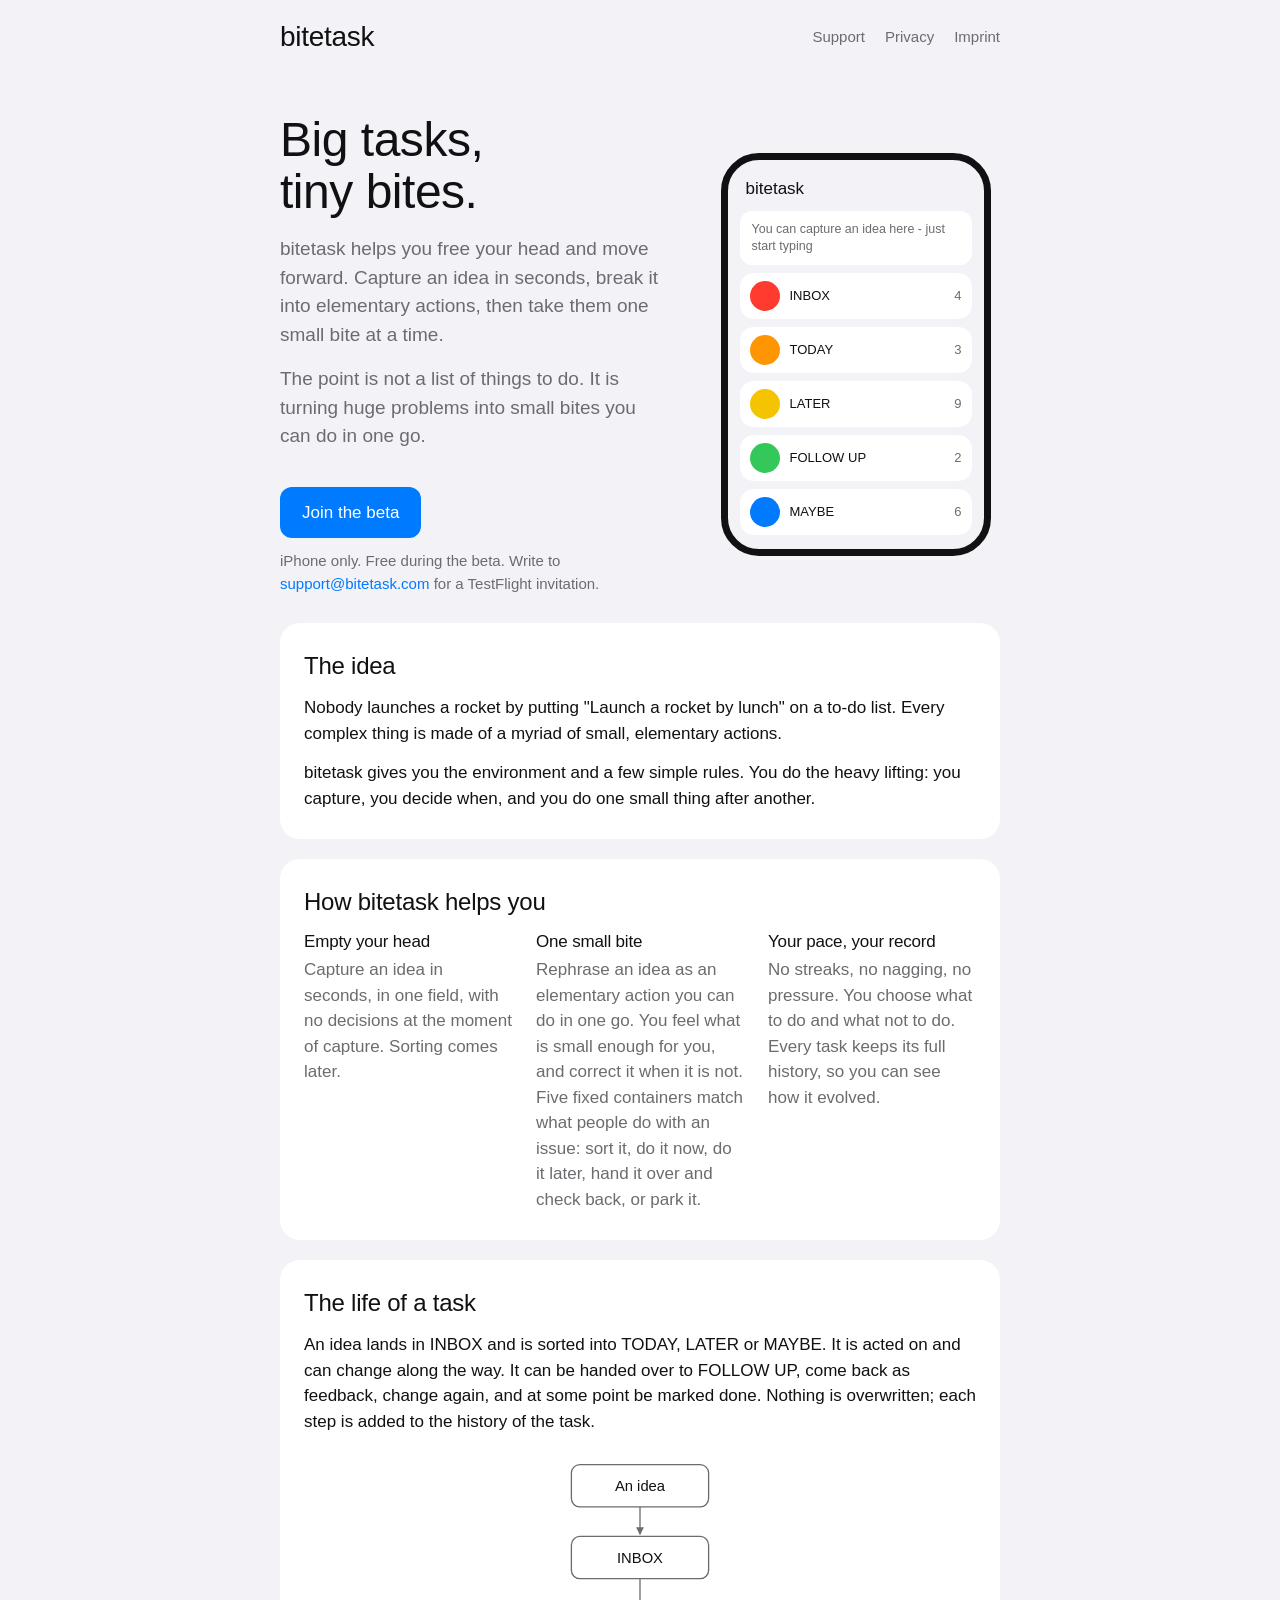
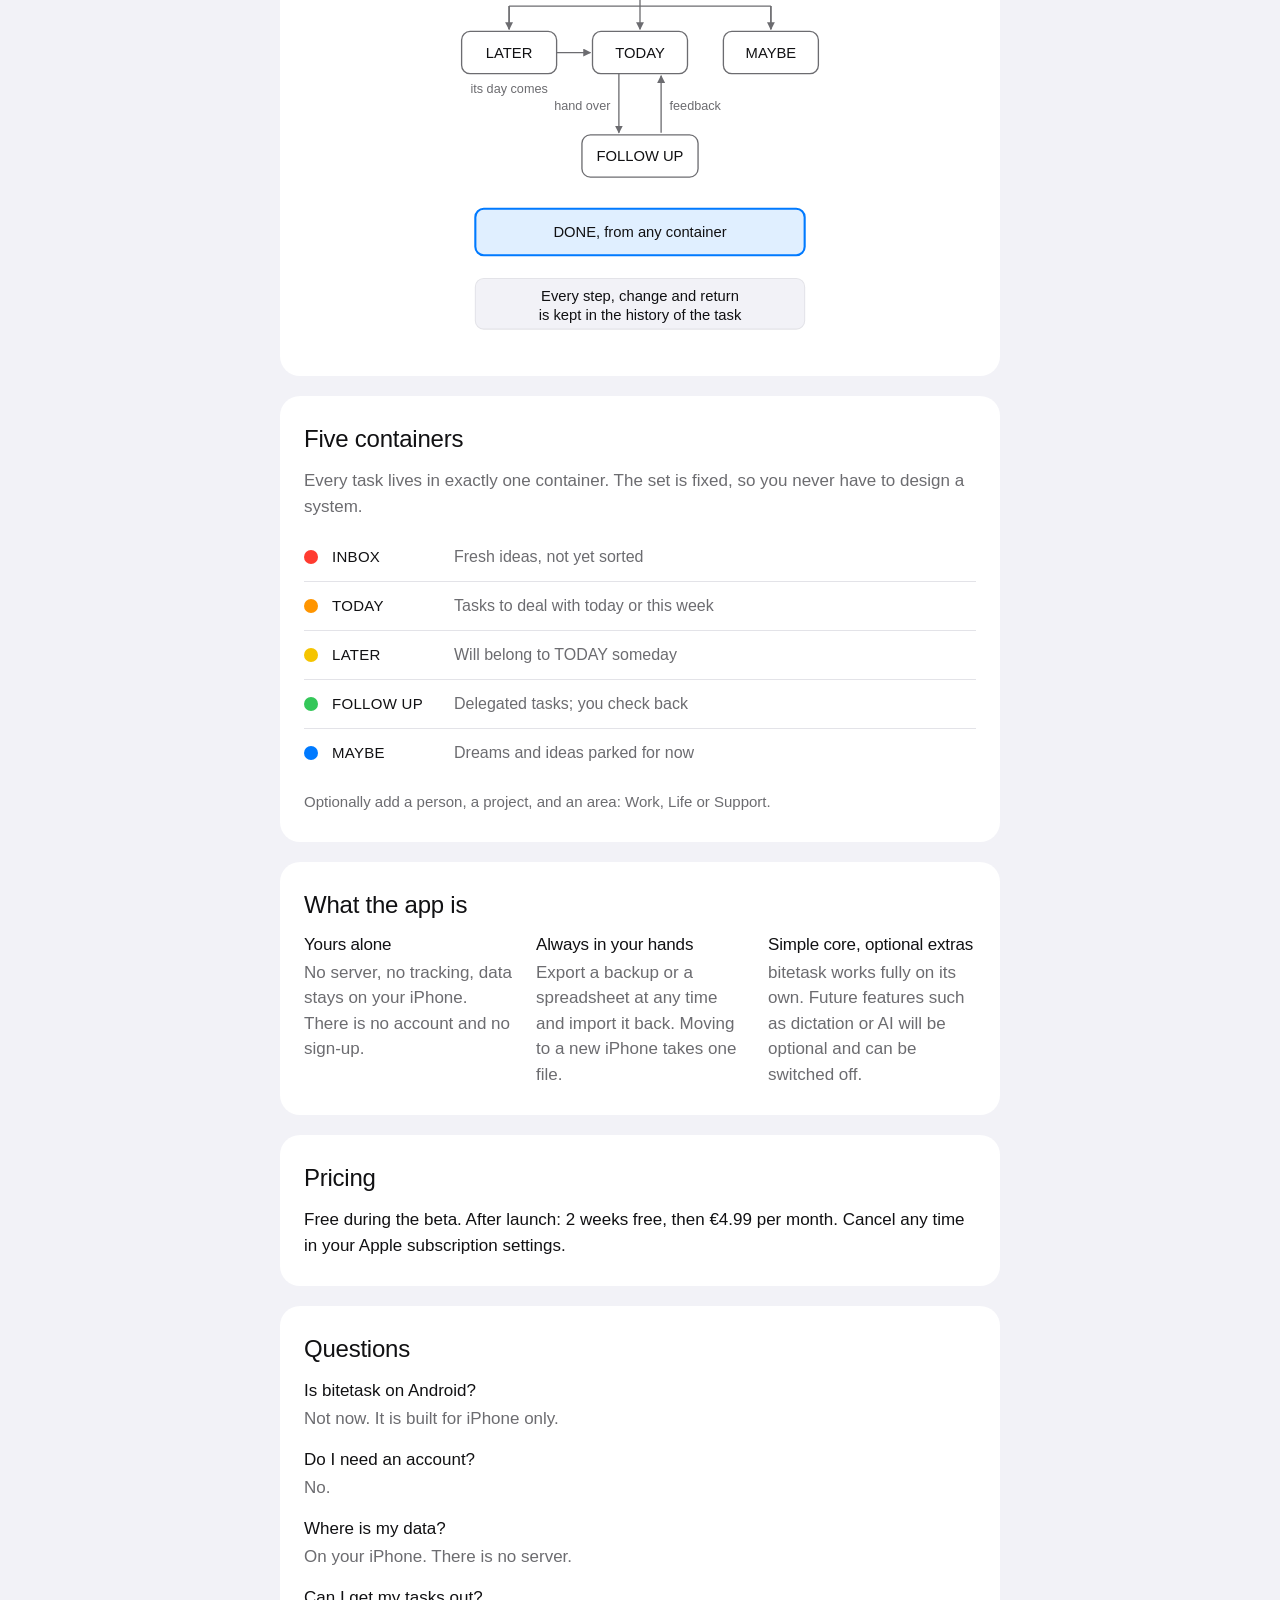
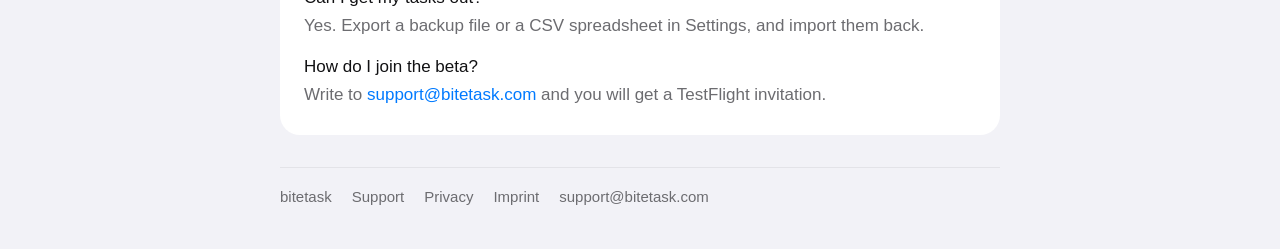
==== index.html @ dcb3d3f0 "Add files via upload" ====
<!doctype html>
<html lang="en">
<head>
<meta charset="utf-8">
<meta name="viewport" content="width=device-width, initial-scale=1, viewport-fit=cover">
<title>bitetask</title>
<meta name="description" content="bitetask helps you free your head and move forward: capture an idea, break it into elementary actions, take them one small bite at a time. iPhone app, no server, no tracking.">
<meta name="color-scheme" content="light dark">
<link rel="icon" href="favicon.png">
<link rel="stylesheet" href="styles.css">
</head>
<body>
<div class="wrap">
<header class="top">
  <a class="logo" href="./">bitetask</a>
  <nav aria-label="Main">
    <a href="support/">Support</a>
    <a href="privacy/">Privacy</a>
    <a href="imprint/">Imprint</a>
  </nav>
</header>

<main>
<section class="hero">
  <div>
    <h1>Big tasks, tiny bites.</h1>
    <p class="lead">bitetask helps you free your head and move forward. Capture an idea in seconds, break it into elementary actions, then take them one small bite at a time.</p>
    <p class="lead">The point is not a list of things to do. It is turning huge problems into small bites you can do in one go.</p>
    <a class="button" href="mailto:support@bitetask.com?subject=bitetask%20beta">Join the beta</a>
    <p class="note">iPhone only. Free during the beta. Write to <a href="mailto:support@bitetask.com">support@bitetask.com</a> for a TestFlight invitation.</p>
  </div>
  <div class="phone" role="img" aria-label="Illustration of the bitetask home screen with five containers">
    <div class="bar">bitetask</div>
    <div class="field">You can capture an idea here - just start typing</div>
    <div class="row"><span class="dot" style="background:var(--c-inbox)"></span><span class="name">INBOX</span><span class="n">4</span></div>
    <div class="row"><span class="dot" style="background:var(--c-today)"></span><span class="name">TODAY</span><span class="n">3</span></div>
    <div class="row"><span class="dot" style="background:var(--c-later)"></span><span class="name">LATER</span><span class="n">9</span></div>
    <div class="row"><span class="dot" style="background:var(--c-follow)"></span><span class="name">FOLLOW UP</span><span class="n">2</span></div>
    <div class="row"><span class="dot" style="background:var(--c-maybe)"></span><span class="name">MAYBE</span><span class="n">6</span></div>
  </div>
</section>

<section class="card">
  <h2>The idea</h2>
  <p>Nobody launches a rocket by putting "Launch a rocket by lunch" on a to-do list. Every complex thing is made of a myriad of small, elementary actions.</p>
  <p>bitetask gives you the environment and a few simple rules. You do the heavy lifting: you capture, you decide when, and you do one small thing after another.</p>
</section>

<section class="card">
  <h2>How bitetask helps you</h2>
  <div class="points three">
    <div><h3>Empty your head</h3><p>Capture an idea in seconds, in one field, with no decisions at the moment of capture. Sorting comes later.</p></div>
    <div><h3>One small bite</h3><p>Rephrase an idea as an elementary action you can do in one go. You feel what is small enough for you, and correct it when it is not. Five fixed containers match what people do with an issue: sort it, do it now, do it later, hand it over and check back, or park it.</p></div>
    <div><h3>Your pace, your record</h3><p>No streaks, no nagging, no pressure. You choose what to do and what not to do. Every task keeps its full history, so you can see how it evolved.</p></div>
  </div>
</section>

<section class="card">
  <h2>The life of a task</h2>
  <p>An idea lands in INBOX and is sorted into TODAY, LATER or MAYBE. It is acted on and can change along the way. It can be handed over to FOLLOW UP, come back as feedback, change again, and at some point be marked done. Nothing is overwritten; each step is added to the history of the task.</p>
  <svg class="diagram" viewBox="0 0 360 470" role="img" aria-label="An idea goes to INBOX, is sorted into LATER, TODAY or MAYBE, can be handed over to FOLLOW UP and come back, and is finally marked done. Every step is kept in the history.">
    <defs><marker id="arr" viewBox="0 0 10 10" refX="9" refY="5" markerWidth="6" markerHeight="6" orient="auto-start-reverse"><path d="M0 0L10 5L0 10z" fill="var(--muted)"/></marker></defs>
    <rect class="box" x="115" y="12" width="130" height="40" rx="8"/><text x="180" y="37" text-anchor="middle">An idea</text>
    <path class="line" d="M180 52V78" marker-end="url(#arr)"/>
    <rect class="box" x="115" y="80" width="130" height="40" rx="8"/><text x="180" y="105" text-anchor="middle">INBOX</text>
    <path class="line" d="M180 120V146M56 146H304M56 146V168M304 146V168M180 146V168" marker-end="url(#arr)"/>
    <path class="line" d="M56 146V168" marker-end="url(#arr)"/><path class="line" d="M304 146V168" marker-end="url(#arr)"/>
    <rect class="box" x="11" y="170" width="90" height="40" rx="8"/><text x="56" y="195" text-anchor="middle">LATER</text>
    <rect class="box" x="135" y="170" width="90" height="40" rx="8"/><text x="180" y="195" text-anchor="middle">TODAY</text>
    <rect class="box" x="259" y="170" width="90" height="40" rx="8"/><text x="304" y="195" text-anchor="middle">MAYBE</text>
    <path class="line" d="M101 190H133" marker-end="url(#arr)"/>
    <text class="quiet" x="56" y="228" text-anchor="middle">its day comes</text>
    <path class="line" d="M160 210V266" marker-end="url(#arr)"/>
    <path class="line" d="M200 266V212" marker-end="url(#arr)"/>
    <text class="quiet" x="152" y="244" text-anchor="end">hand over</text>
    <text class="quiet" x="208" y="244">feedback</text>
    <rect class="box" x="125" y="268" width="110" height="40" rx="8"/><text x="180" y="293" text-anchor="middle">FOLLOW UP</text>
    <rect class="done" x="24" y="338" width="312" height="44" rx="8"/><text x="180" y="365" text-anchor="middle" style="font-weight:500">DONE, from any container</text>
    <rect class="band" x="24" y="404" width="312" height="48" rx="8"/><text x="180" y="425" text-anchor="middle">Every step, change and return</text><text x="180" y="443" text-anchor="middle">is kept in the history of the task</text>
  </svg>
</section>

<section class="card">
  <h2>Five containers</h2>
  <p class="muted">Every task lives in exactly one container. The set is fixed, so you never have to design a system.</p>
  <div class="containers">
    <div class="item"><span class="dot" style="background:var(--c-inbox)"></span><span class="label">INBOX</span><span class="text">Fresh ideas, not yet sorted</span></div>
    <div class="item"><span class="dot" style="background:var(--c-today)"></span><span class="label">TODAY</span><span class="text">Tasks to deal with today or this week</span></div>
    <div class="item"><span class="dot" style="background:var(--c-later)"></span><span class="label">LATER</span><span class="text">Will belong to TODAY someday</span></div>
    <div class="item"><span class="dot" style="background:var(--c-follow)"></span><span class="label">FOLLOW UP</span><span class="text">Delegated tasks; you check back</span></div>
    <div class="item"><span class="dot" style="background:var(--c-maybe)"></span><span class="label">MAYBE</span><span class="text">Dreams and ideas parked for now</span></div>
  </div>
  <p class="muted small" style="margin-top:14px">Optionally add a person, a project, and an area: Work, Life or Support.</p>
</section>

<section class="card">
  <h2>What the app is</h2>
  <div class="points three">
    <div><h3>Yours alone</h3><p>No server, no tracking, data stays on your iPhone. There is no account and no sign-up.</p></div>
    <div><h3>Always in your hands</h3><p>Export a backup or a spreadsheet at any time and import it back. Moving to a new iPhone takes one file.</p></div>
    <div><h3>Simple core, optional extras</h3><p>bitetask works fully on its own. Future features such as dictation or AI will be optional and can be switched off.</p></div>
  </div>
</section>

<section class="card">
  <h2>Pricing</h2>
  <p>Free during the beta. After launch: 2 weeks free, then €4.99 per month. Cancel any time in your Apple subscription settings.</p>
</section>

<section class="card">
  <h2>Questions</h2>
  <dl>
    <div><dt>Is bitetask on Android?</dt><dd>Not now. It is built for iPhone only.</dd></div>
    <div><dt>Do I need an account?</dt><dd>No.</dd></div>
    <div><dt>Where is my data?</dt><dd>On your iPhone. There is no server.</dd></div>
    <div><dt>Can I get my tasks out?</dt><dd>Yes. Export a backup file or a CSV spreadsheet in Settings, and import them back.</dd></div>
    <div><dt>How do I join the beta?</dt><dd>Write to <a href="mailto:support@bitetask.com">support@bitetask.com</a> and you will get a TestFlight invitation.</dd></div>
  </dl>
</section>
</main>
<footer>
  <span>bitetask</span>
  <a href="support/">Support</a>
  <a href="privacy/">Privacy</a>
  <a href="imprint/">Imprint</a>
  <a href="mailto:support@bitetask.com">support@bitetask.com</a>
</footer>
</div>
</body>
</html>
---- styles.css ----
/* bitetask.com: light, quiet, one blue accent. Layout: a narrow single column of white cards on a grey ground. */
:root {
  --bg: #f2f2f7;
  --card: #ffffff;
  --fg: #111113;
  --muted: #6c6c70;
  --line: #e3e3e8;
  --accent: #007aff;
  --on-accent: #ffffff;
  --c-inbox: #ff3b30;
  --c-today: #ff9500;
  --c-later: #f5c400;
  --c-follow: #34c759;
  --c-maybe: #007aff;
  --font: Inter, -apple-system, BlinkMacSystemFont, "SF Pro Text", "Helvetica Neue", Arial, sans-serif;
}
@media (prefers-color-scheme: dark) {
  :root:not([data-theme="light"]) {
    --bg: #000000;
    --card: #1c1c1e;
    --fg: #f2f2f7;
    --muted: #98989f;
    --line: #2c2c2e;
    --accent: #0a84ff;
    color-scheme: dark;
  }
}
:root[data-theme="dark"] {
  --bg: #000000;
  --card: #1c1c1e;
  --fg: #f2f2f7;
  --muted: #98989f;
  --line: #2c2c2e;
  --accent: #0a84ff;
  color-scheme: dark;
}
* { box-sizing: border-box; }
html { -webkit-text-size-adjust: 100%; }
body {
  margin: 0;
  background: var(--bg);
  color: var(--fg);
  font-family: var(--font);
  font-size: 17px;
  line-height: 1.5;
  font-weight: 400;
  padding-block: 0 40px;
  padding-left: max(16px, env(safe-area-inset-left, 0px));
  padding-right: max(16px, env(safe-area-inset-right, 0px));
}
.wrap { max-width: 720px; margin: 0 auto; }
a { color: var(--accent); text-decoration: none; }
a:hover { text-decoration: underline; }
a:focus-visible, .button:focus-visible { outline: 2px solid var(--accent); outline-offset: 3px; border-radius: 6px; }

/* header */
.top { display: flex; align-items: center; justify-content: space-between; gap: 16px; padding-block: 20px 12px; }
.logo { font-size: 28px; line-height: 1.2; font-weight: 500; letter-spacing: -0.01em; color: var(--fg); }
.logo:hover { text-decoration: none; }
nav { display: flex; gap: 20px; font-size: 15px; }
nav a { color: var(--muted); }
nav a[aria-current="page"] { color: var(--fg); }

/* sections */
section { margin-top: 20px; }
.card { background: var(--card); border-radius: 20px; padding: 28px 24px; }
h1, h2, h3 { font-weight: 500; margin: 0; letter-spacing: -0.01em; text-wrap: balance; }
h1 { font-size: clamp(34px, 7vw, 48px); line-height: 1.1; }
h2 { font-size: 24px; line-height: 1.25; margin-bottom: 14px; }
h3 { font-size: 17px; line-height: 1.3; }
p { margin: 0 0 14px; }
p:last-child { margin-bottom: 0; }
.muted { color: var(--muted); }
.small { font-size: 15px; }
.stack { display: grid; gap: 22px; }

/* hero */
.hero { display: grid; grid-template-columns: 1fr; gap: 28px; align-items: center; padding-block: 28px 8px; }
.hero p.lead { font-size: 19px; color: var(--muted); margin-top: 16px; max-width: 30em; }
.button { display: inline-block; background: var(--accent); color: var(--on-accent); padding: 13px 22px; border-radius: 12px; font-weight: 500; margin-top: 22px; }
.button:hover { text-decoration: none; opacity: 0.9; }
.hero .note { margin-top: 12px; font-size: 15px; color: var(--muted); }
@media (min-width: 720px) { .hero { grid-template-columns: 1.15fr 0.85fr; gap: 40px; } }

/* phone illustration of the Home screen */
.phone { width: min(100%, 270px); margin: 0 auto; background: var(--bg); border: 7px solid var(--fg); border-radius: 38px; padding: 16px 12px 14px; display: grid; gap: 8px; }
.phone .bar { font-size: 17px; font-weight: 500; padding: 0 6px 2px; }
.phone .field { background: var(--card); border-radius: 12px; padding: 10px 12px; font-size: 12.5px; line-height: 1.35; color: var(--muted); }
.phone .row { display: flex; align-items: center; gap: 10px; background: var(--card); border-radius: 14px; padding: 8px 10px; }
.phone .dot { flex: none; width: 30px; height: 30px; border-radius: 50%; }
.phone .name { font-size: 13px; font-weight: 500; flex: 1; }
.phone .n { font-size: 13px; color: var(--muted); }

/* principle blocks */
.points { display: grid; gap: 18px; }
.points p { color: var(--muted); }
.points h3 { margin-bottom: 4px; }
@media (min-width: 720px) { .points.three { grid-template-columns: repeat(3, 1fr); gap: 24px; } }

/* containers list */
.containers { display: grid; gap: 0; }
.containers .item { display: flex; align-items: center; gap: 14px; padding-block: 12px; border-top: 1px solid var(--line); }
.containers .item:first-child { border-top: 0; }
.containers .dot { flex: none; width: 14px; height: 14px; border-radius: 50%; }
.containers .label { flex: none; width: 108px; font-weight: 500; font-size: 15px; letter-spacing: 0.02em; }
.containers .text { color: var(--muted); font-size: 16px; min-width: 0; }

/* diagram */
.diagram { display: block; width: 100%; max-width: 380px; height: auto; margin: 18px auto 0; }
.diagram text { font-family: var(--font); font-size: 14px; fill: var(--fg); }
.diagram .quiet { fill: var(--muted); font-size: 12px; }
.diagram .box { fill: none; stroke: var(--muted); stroke-width: 1.25; }
.diagram .line { fill: none; stroke: var(--muted); stroke-width: 1.25; }
.diagram .done { fill: var(--accent); fill-opacity: 0.12; stroke: var(--accent); stroke-width: 2; }
.diagram .band { fill: var(--bg); stroke: var(--line); }

/* faq + text pages */
dl { margin: 0; display: grid; gap: 16px; }
dt { font-weight: 500; }
dd { margin: 2px 0 0; color: var(--muted); }
.page h1 { font-size: 34px; margin-bottom: 20px; }
.page h2 { font-size: 19px; margin: 26px 0 8px; }
.page address { font-style: normal; line-height: 1.6; }

footer { margin-top: 32px; padding-top: 18px; border-top: 1px solid var(--line); display: flex; flex-wrap: wrap; gap: 8px 20px; font-size: 15px; color: var(--muted); }
footer a { color: var(--muted); }
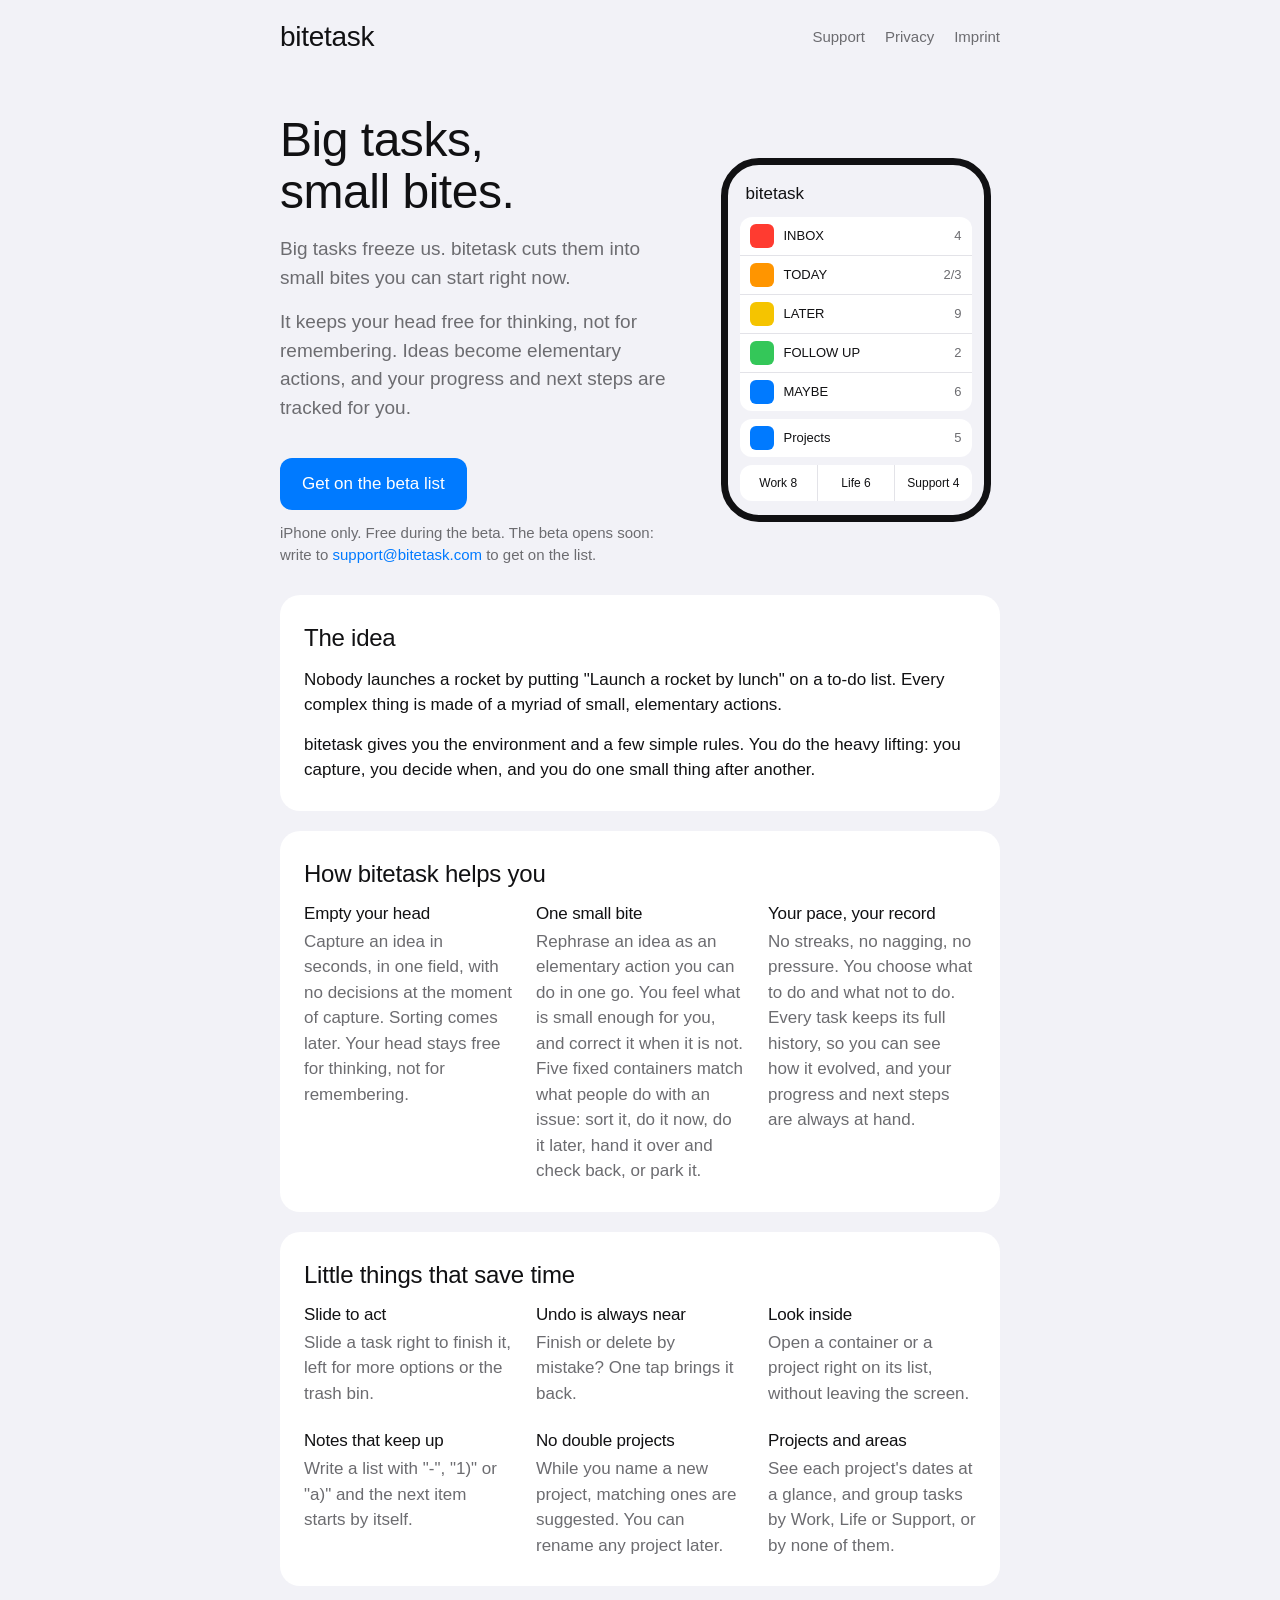
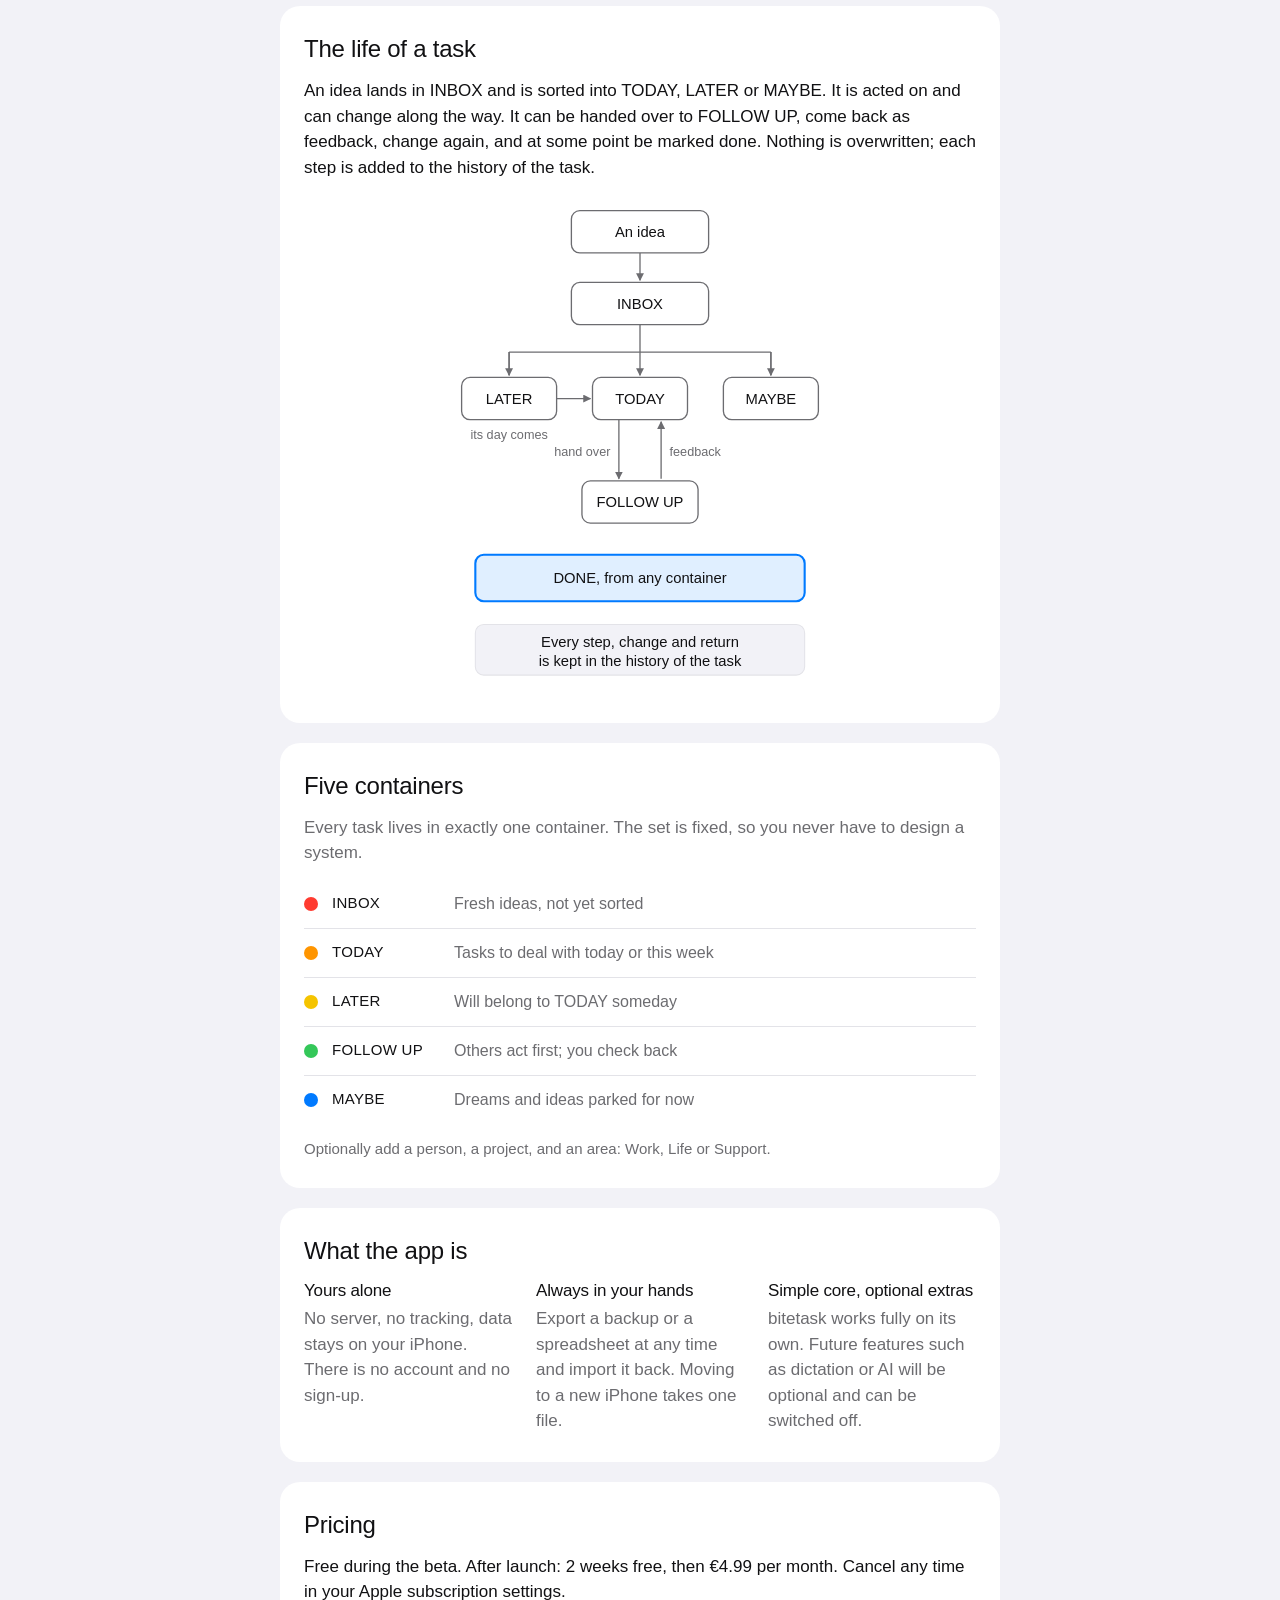
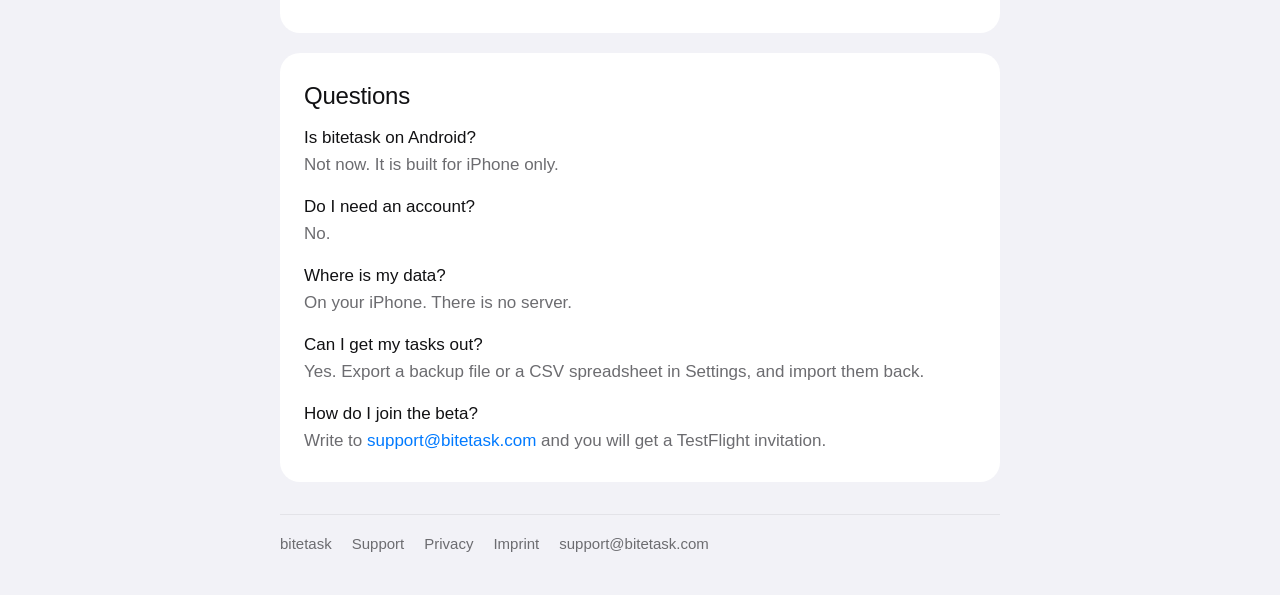
==== commit 88fbc0a7: "Add files via upload" ====
--- a/index.html
+++ b/index.html
@@ -3,7 +3,7 @@
 <head>
 <meta charset="utf-8">
 <meta name="viewport" content="width=device-width, initial-scale=1, viewport-fit=cover">
-<title>bitetask</title>
+<title>bitetask · Big tasks, small bites</title>
 <meta name="description" content="bitetask helps you free your head and move forward: capture an idea, break it into elementary actions, take them one small bite at a time. iPhone app, no server, no tracking.">
 <meta name="color-scheme" content="light dark">
 <link rel="icon" href="favicon.png">
@@ -23,20 +23,23 @@
 <main>
 <section class="hero">
   <div>
-    <h1>Big tasks, tiny bites.</h1>
-    <p class="lead">bitetask helps you free your head and move forward. Capture an idea in seconds, break it into elementary actions, then take them one small bite at a time.</p>
-    <p class="lead">The point is not a list of things to do. It is turning huge problems into small bites you can do in one go.</p>
-    <a class="button" href="mailto:support@bitetask.com?subject=bitetask%20beta">Join the beta</a>
-    <p class="note">iPhone only. Free during the beta. Write to <a href="mailto:support@bitetask.com">support@bitetask.com</a> for a TestFlight invitation.</p>
+    <h1>Big tasks, small bites.</h1>
+    <p class="lead">Big tasks freeze us. bitetask cuts them into small bites you can start right now.</p>
+    <p class="lead">It keeps your head free for thinking, not for remembering. Ideas become elementary actions, and your progress and next steps are tracked for you.</p>
+    <a class="button" href="mailto:support@bitetask.com?subject=bitetask%20beta">Get on the beta list</a>
+    <p class="note">iPhone only. Free during the beta. The beta opens soon: write to <a href="mailto:support@bitetask.com">support@bitetask.com</a> to get on the list.</p>
   </div>
   <div class="phone" role="img" aria-label="Illustration of the bitetask home screen with five containers">
     <div class="bar">bitetask</div>
-    <div class="field">You can capture an idea here - just start typing</div>
-    <div class="row"><span class="dot" style="background:var(--c-inbox)"></span><span class="name">INBOX</span><span class="n">4</span></div>
-    <div class="row"><span class="dot" style="background:var(--c-today)"></span><span class="name">TODAY</span><span class="n">3</span></div>
-    <div class="row"><span class="dot" style="background:var(--c-later)"></span><span class="name">LATER</span><span class="n">9</span></div>
-    <div class="row"><span class="dot" style="background:var(--c-follow)"></span><span class="name">FOLLOW UP</span><span class="n">2</span></div>
-    <div class="row"><span class="dot" style="background:var(--c-maybe)"></span><span class="name">MAYBE</span><span class="n">6</span></div>
+        <div class="block">
+      <div class="row"><span class="dot" style="background:var(--c-inbox)"></span><span class="name">INBOX</span><span class="n">4</span></div>
+      <div class="row"><span class="dot" style="background:var(--c-today)"></span><span class="name">TODAY</span><span class="n">2/3</span></div>
+      <div class="row"><span class="dot" style="background:var(--c-later)"></span><span class="name">LATER</span><span class="n">9</span></div>
+      <div class="row"><span class="dot" style="background:var(--c-follow)"></span><span class="name">FOLLOW UP</span><span class="n">2</span></div>
+      <div class="row"><span class="dot" style="background:var(--c-maybe)"></span><span class="name">MAYBE</span><span class="n">6</span></div>
+    </div>
+    <div class="block"><div class="row"><span class="dot" style="background:var(--accent)"></span><span class="name">Projects</span><span class="n">5</span></div></div>
+    <div class="block tiles"><div class="tile">Work 8</div><div class="tile">Life 6</div><div class="tile">Support 4</div></div>
   </div>
 </section>
 
@@ -49,9 +52,21 @@
 <section class="card">
   <h2>How bitetask helps you</h2>
   <div class="points three">
-    <div><h3>Empty your head</h3><p>Capture an idea in seconds, in one field, with no decisions at the moment of capture. Sorting comes later.</p></div>
+    <div><h3>Empty your head</h3><p>Capture an idea in seconds, in one field, with no decisions at the moment of capture. Sorting comes later. Your head stays free for thinking, not for remembering.</p></div>
     <div><h3>One small bite</h3><p>Rephrase an idea as an elementary action you can do in one go. You feel what is small enough for you, and correct it when it is not. Five fixed containers match what people do with an issue: sort it, do it now, do it later, hand it over and check back, or park it.</p></div>
-    <div><h3>Your pace, your record</h3><p>No streaks, no nagging, no pressure. You choose what to do and what not to do. Every task keeps its full history, so you can see how it evolved.</p></div>
+    <div><h3>Your pace, your record</h3><p>No streaks, no nagging, no pressure. You choose what to do and what not to do. Every task keeps its full history, so you can see how it evolved, and your progress and next steps are always at hand.</p></div>
+  </div>
+</section>
+
+<section class="card">
+  <h2>Little things that save time</h2>
+  <div class="points three">
+    <div><h3>Slide to act</h3><p>Slide a task right to finish it, left for more options or the trash bin.</p></div>
+    <div><h3>Undo is always near</h3><p>Finish or delete by mistake? One tap brings it back.</p></div>
+    <div><h3>Look inside</h3><p>Open a container or a project right on its list, without leaving the screen.</p></div>
+    <div><h3>Notes that keep up</h3><p>Write a list with "-", "1)" or "a)" and the next item starts by itself.</p></div>
+    <div><h3>No double projects</h3><p>While you name a new project, matching ones are suggested. You can rename any project later.</p></div>
+    <div><h3>Projects and areas</h3><p>See each project's dates at a glance, and group tasks by Work, Life or Support, or by none of them.</p></div>
   </div>
 </section>
 
@@ -87,7 +102,7 @@
     <div class="item"><span class="dot" style="background:var(--c-inbox)"></span><span class="label">INBOX</span><span class="text">Fresh ideas, not yet sorted</span></div>
     <div class="item"><span class="dot" style="background:var(--c-today)"></span><span class="label">TODAY</span><span class="text">Tasks to deal with today or this week</span></div>
     <div class="item"><span class="dot" style="background:var(--c-later)"></span><span class="label">LATER</span><span class="text">Will belong to TODAY someday</span></div>
-    <div class="item"><span class="dot" style="background:var(--c-follow)"></span><span class="label">FOLLOW UP</span><span class="text">Delegated tasks; you check back</span></div>
+    <div class="item"><span class="dot" style="background:var(--c-follow)"></span><span class="label">FOLLOW UP</span><span class="text">Others act first; you check back</span></div>
     <div class="item"><span class="dot" style="background:var(--c-maybe)"></span><span class="label">MAYBE</span><span class="text">Dreams and ideas parked for now</span></div>
   </div>
   <p class="muted small" style="margin-top:14px">Optionally add a person, a project, and an area: Work, Life or Support.</p>
--- a/styles.css
+++ b/styles.css
@@ -86,8 +86,13 @@
 .phone { width: min(100%, 270px); margin: 0 auto; background: var(--bg); border: 7px solid var(--fg); border-radius: 38px; padding: 16px 12px 14px; display: grid; gap: 8px; }
 .phone .bar { font-size: 17px; font-weight: 500; padding: 0 6px 2px; }
 .phone .field { background: var(--card); border-radius: 12px; padding: 10px 12px; font-size: 12.5px; line-height: 1.35; color: var(--muted); }
-.phone .row { display: flex; align-items: center; gap: 10px; background: var(--card); border-radius: 14px; padding: 8px 10px; }
-.phone .dot { flex: none; width: 30px; height: 30px; border-radius: 50%; }
+.phone .block { background: var(--card); border-radius: 12px; overflow: hidden; }
+.phone .row { display: flex; align-items: center; gap: 10px; padding: 7px 10px; }
+.phone .row + .row { border-top: 1px solid var(--line); }
+.phone .dot { flex: none; width: 24px; height: 24px; border-radius: 6px; }
+.phone .tiles { display: grid; grid-template-columns: repeat(3, 1fr); }
+.phone .tile { padding: 9px 4px; font-size: 12px; text-align: center; }
+.phone .tile + .tile { border-left: 1px solid var(--line); }
 .phone .name { font-size: 13px; font-weight: 500; flex: 1; }
 .phone .n { font-size: 13px; color: var(--muted); }
 
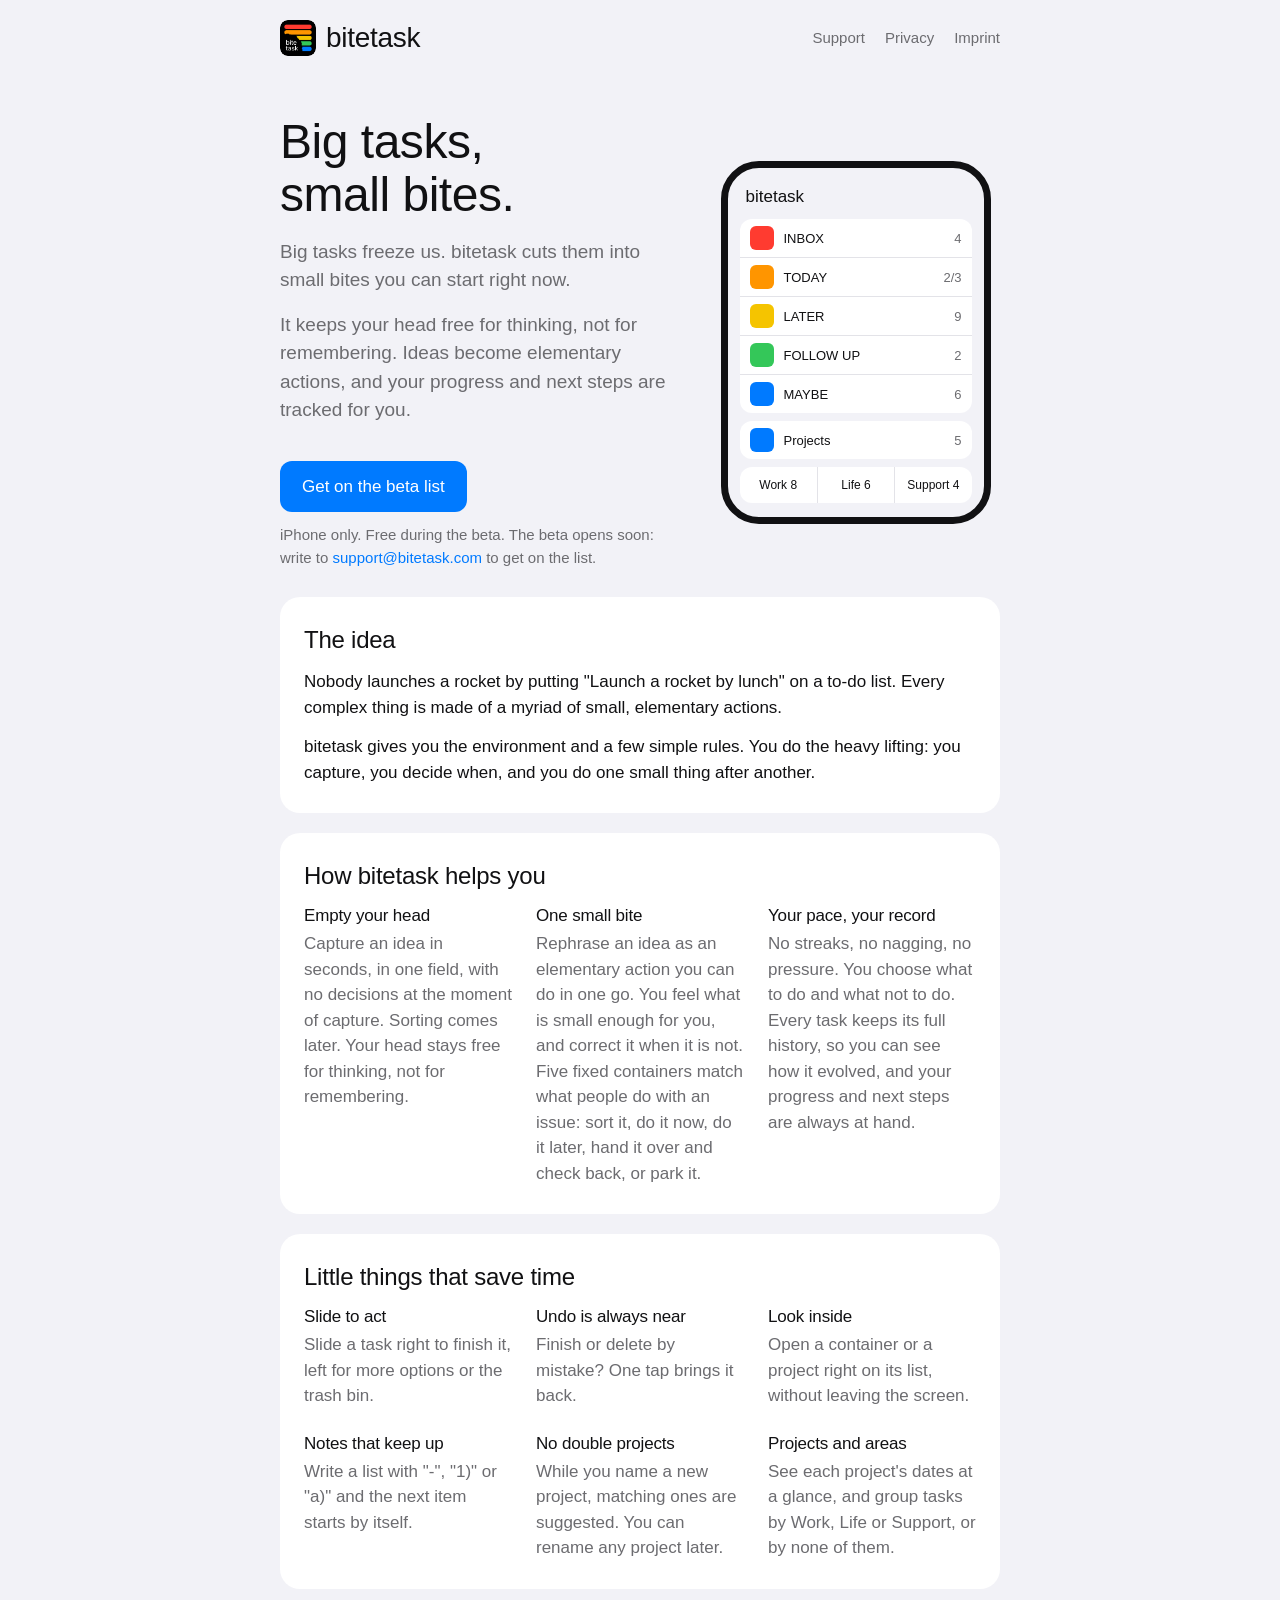
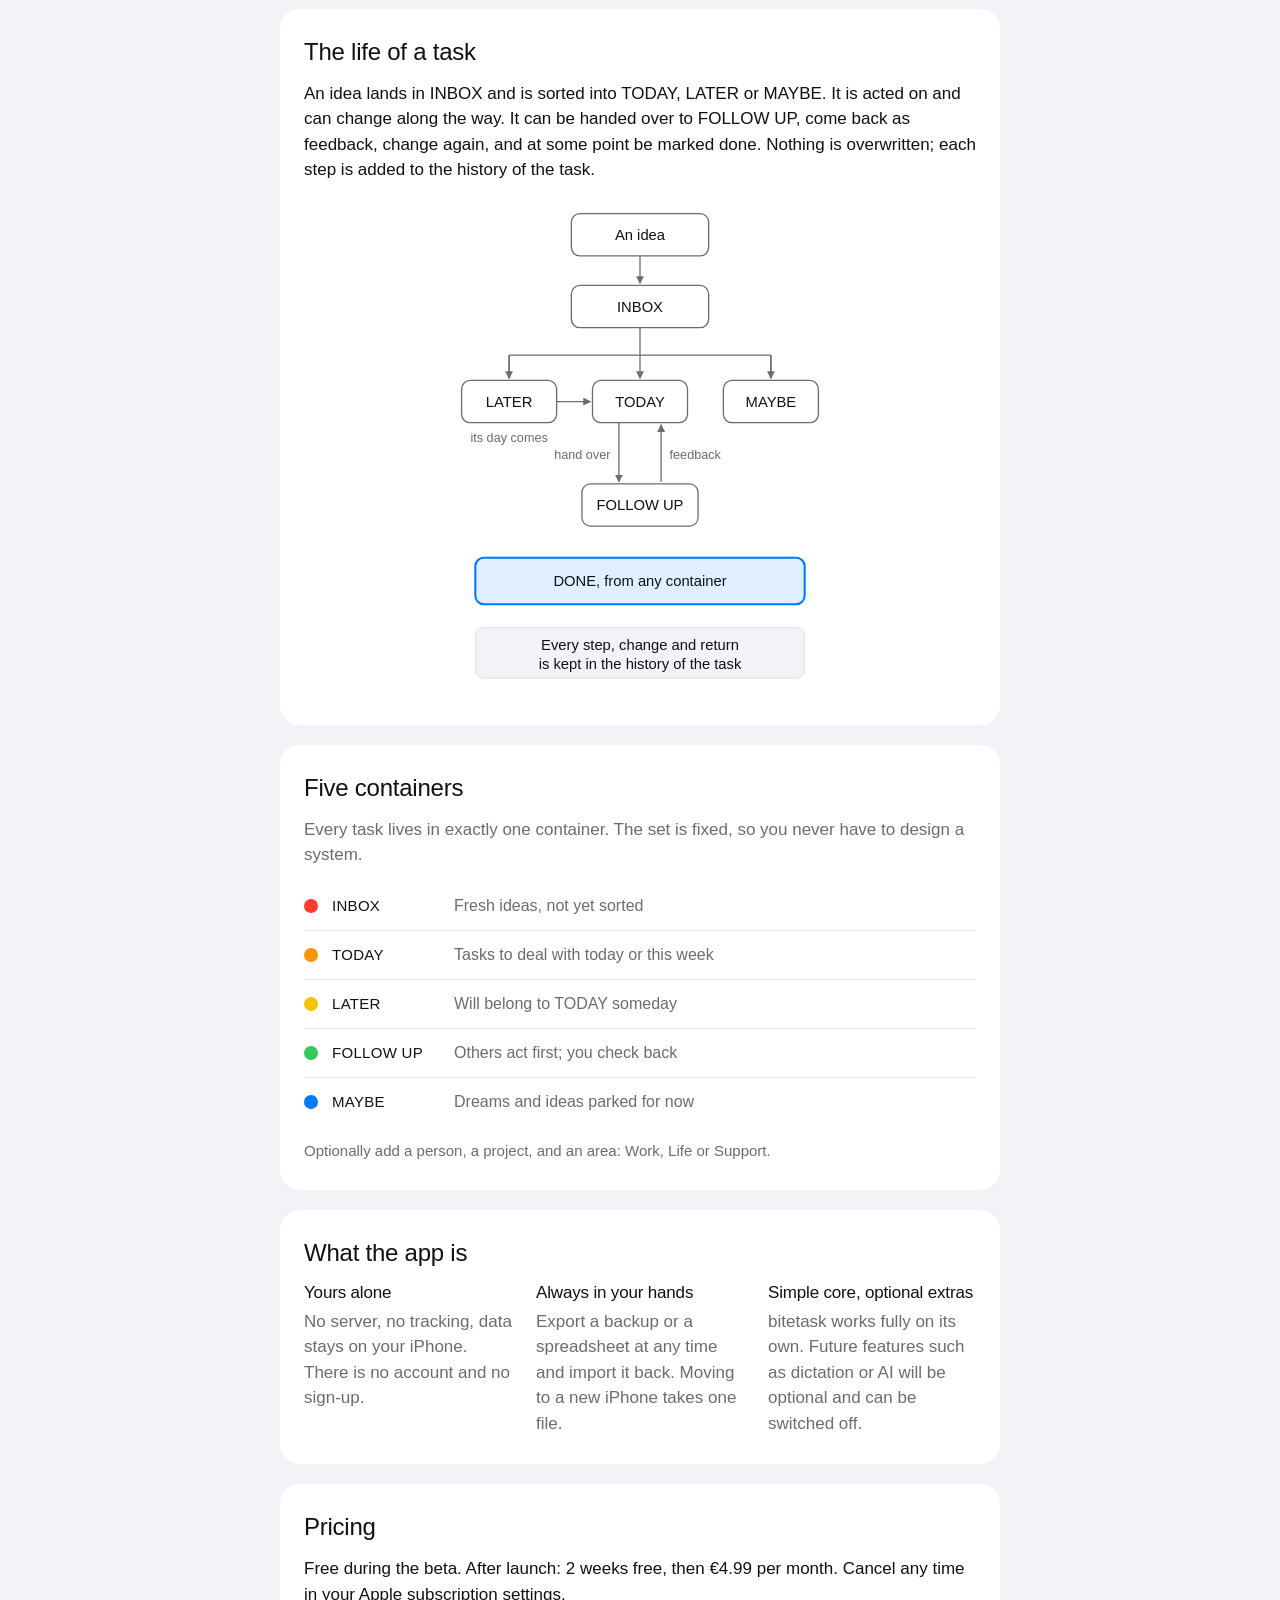
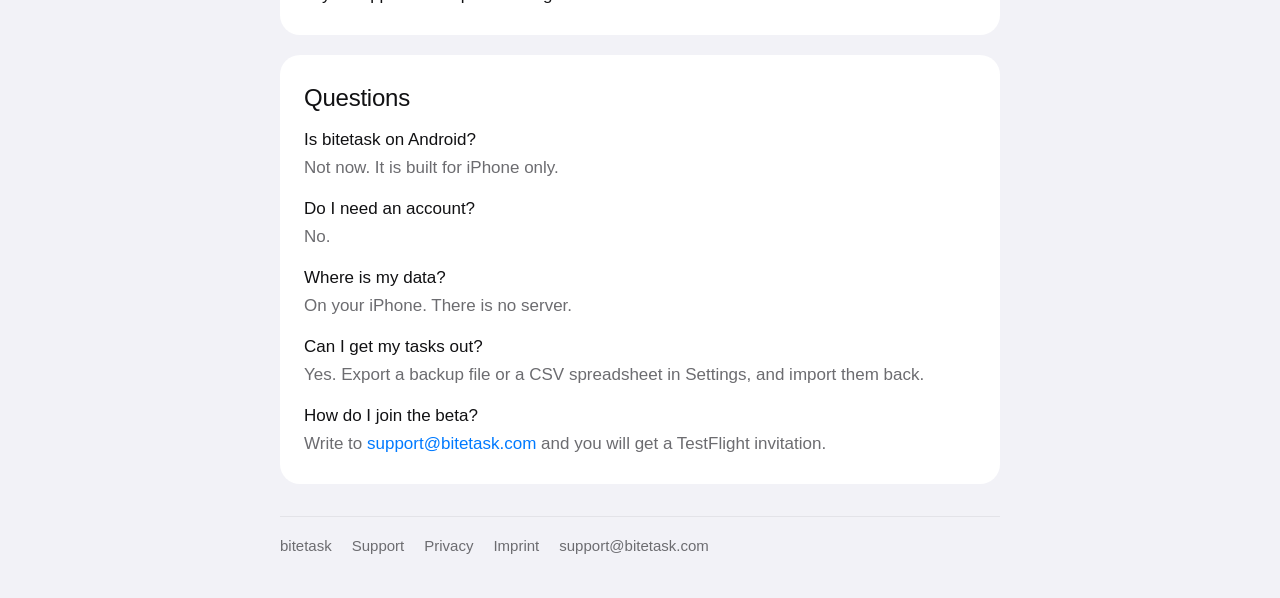
==== commit 80584734: "Add files via upload" ====
--- a/index.html
+++ b/index.html
@@ -7,12 +7,13 @@
 <meta name="description" content="bitetask helps you free your head and move forward: capture an idea, break it into elementary actions, take them one small bite at a time. iPhone app, no server, no tracking.">
 <meta name="color-scheme" content="light dark">
 <link rel="icon" href="favicon.png">
+<link rel="apple-touch-icon" href="apple-touch-icon.png">
 <link rel="stylesheet" href="styles.css">
 </head>
 <body>
 <div class="wrap">
 <header class="top">
-  <a class="logo" href="./">bitetask</a>
+  <a class="logo" href="./"><img src="logo.png" alt="" width="36" height="36">bitetask</a>
   <nav aria-label="Main">
     <a href="support/">Support</a>
     <a href="privacy/">Privacy</a>
--- a/styles.css
+++ b/styles.css
@@ -55,8 +55,9 @@
 
 /* header */
 .top { display: flex; align-items: center; justify-content: space-between; gap: 16px; padding-block: 20px 12px; }
-.logo { font-size: 28px; line-height: 1.2; font-weight: 500; letter-spacing: -0.01em; color: var(--fg); }
+.logo { display: inline-flex; align-items: center; gap: 10px; font-size: 28px; line-height: 1.2; font-weight: 500; letter-spacing: -0.01em; color: var(--fg); }
 .logo:hover { text-decoration: none; }
+.logo img { display: block; border-radius: 8px; }
 nav { display: flex; gap: 20px; font-size: 15px; }
 nav a { color: var(--muted); }
 nav a[aria-current="page"] { color: var(--fg); }
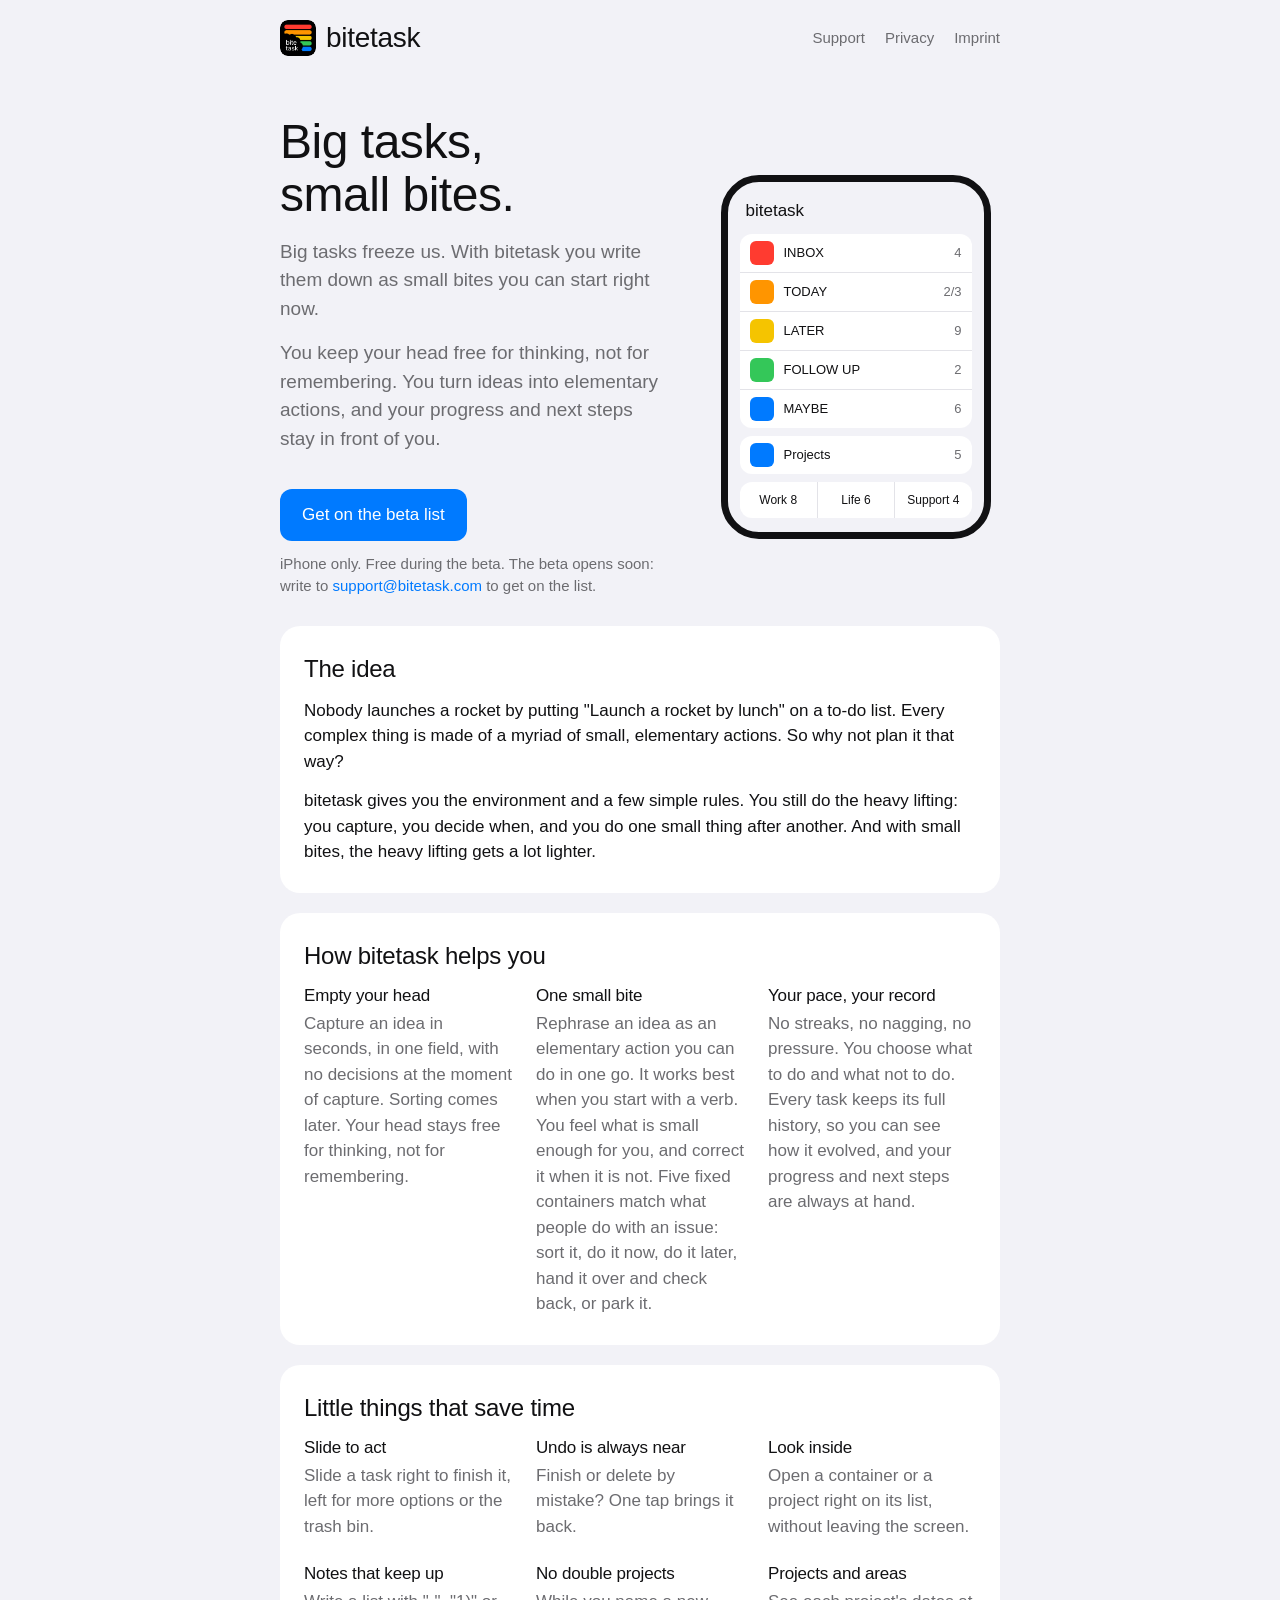
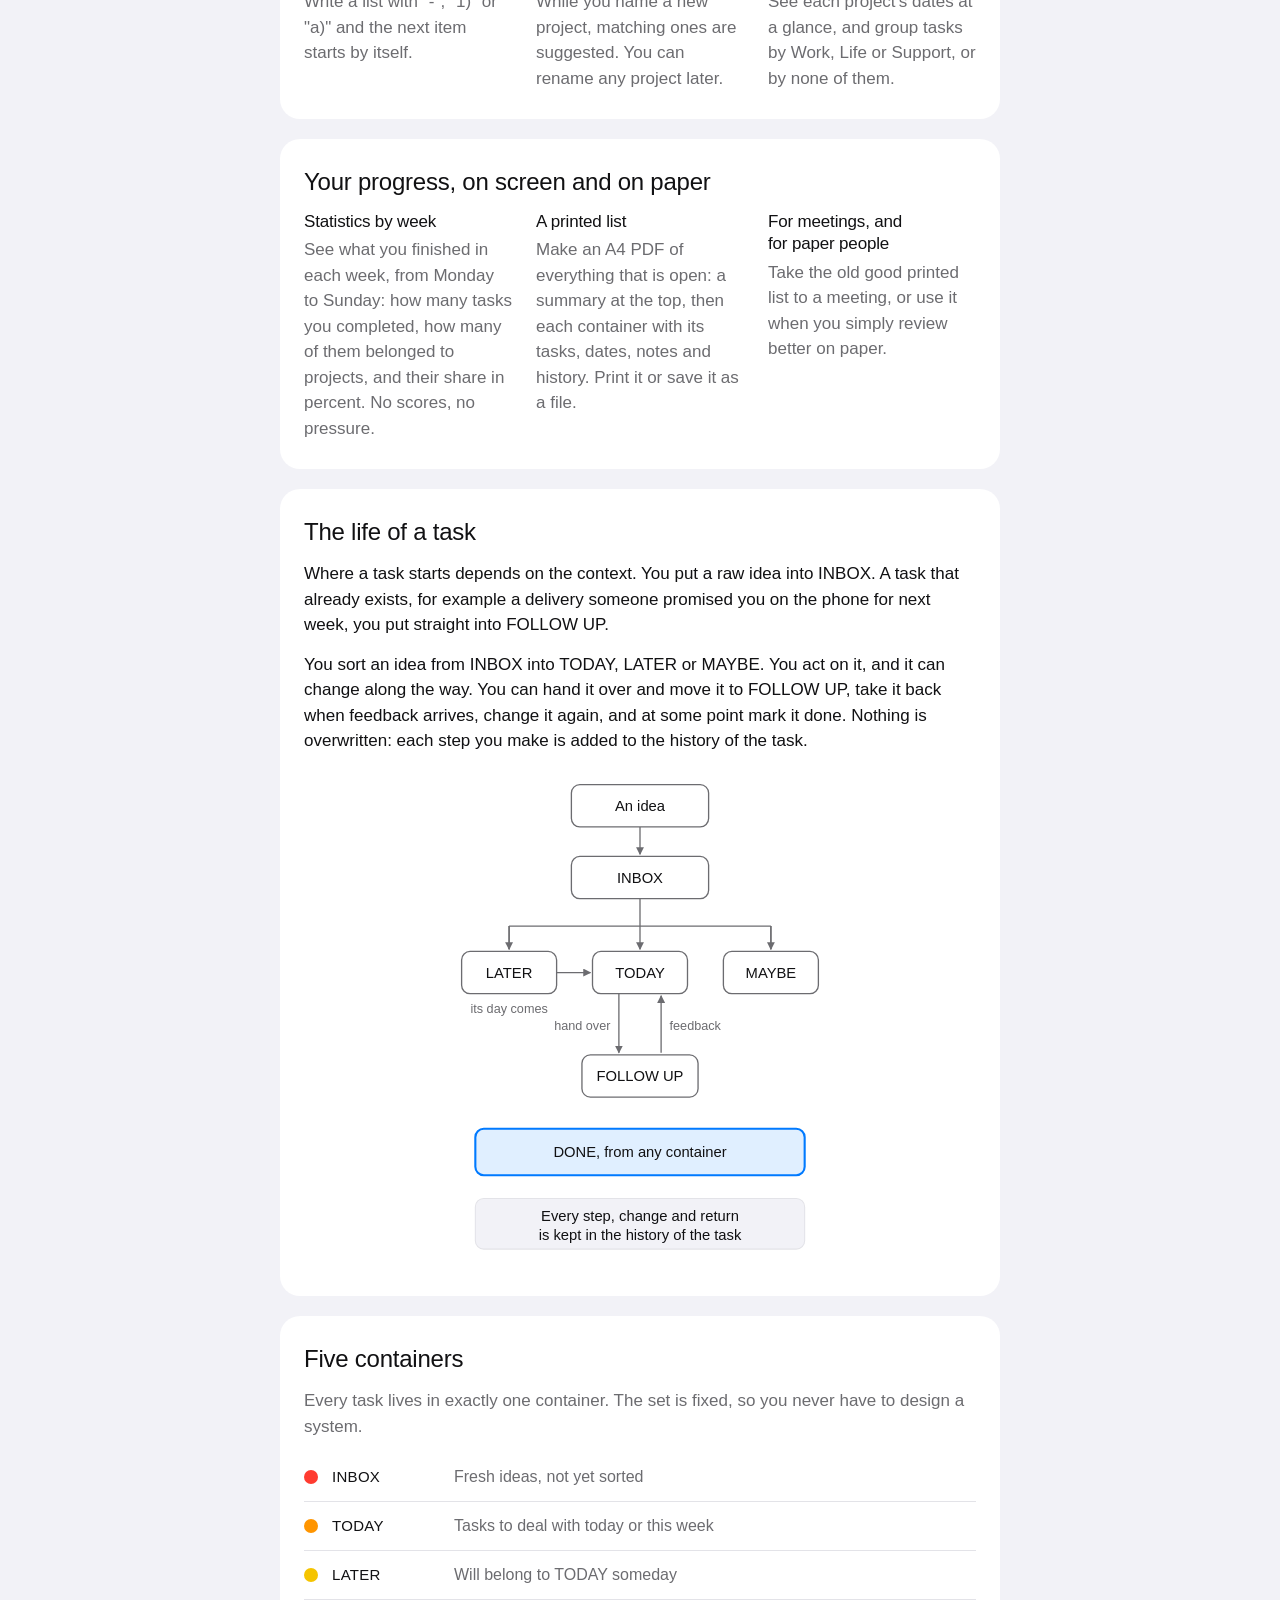
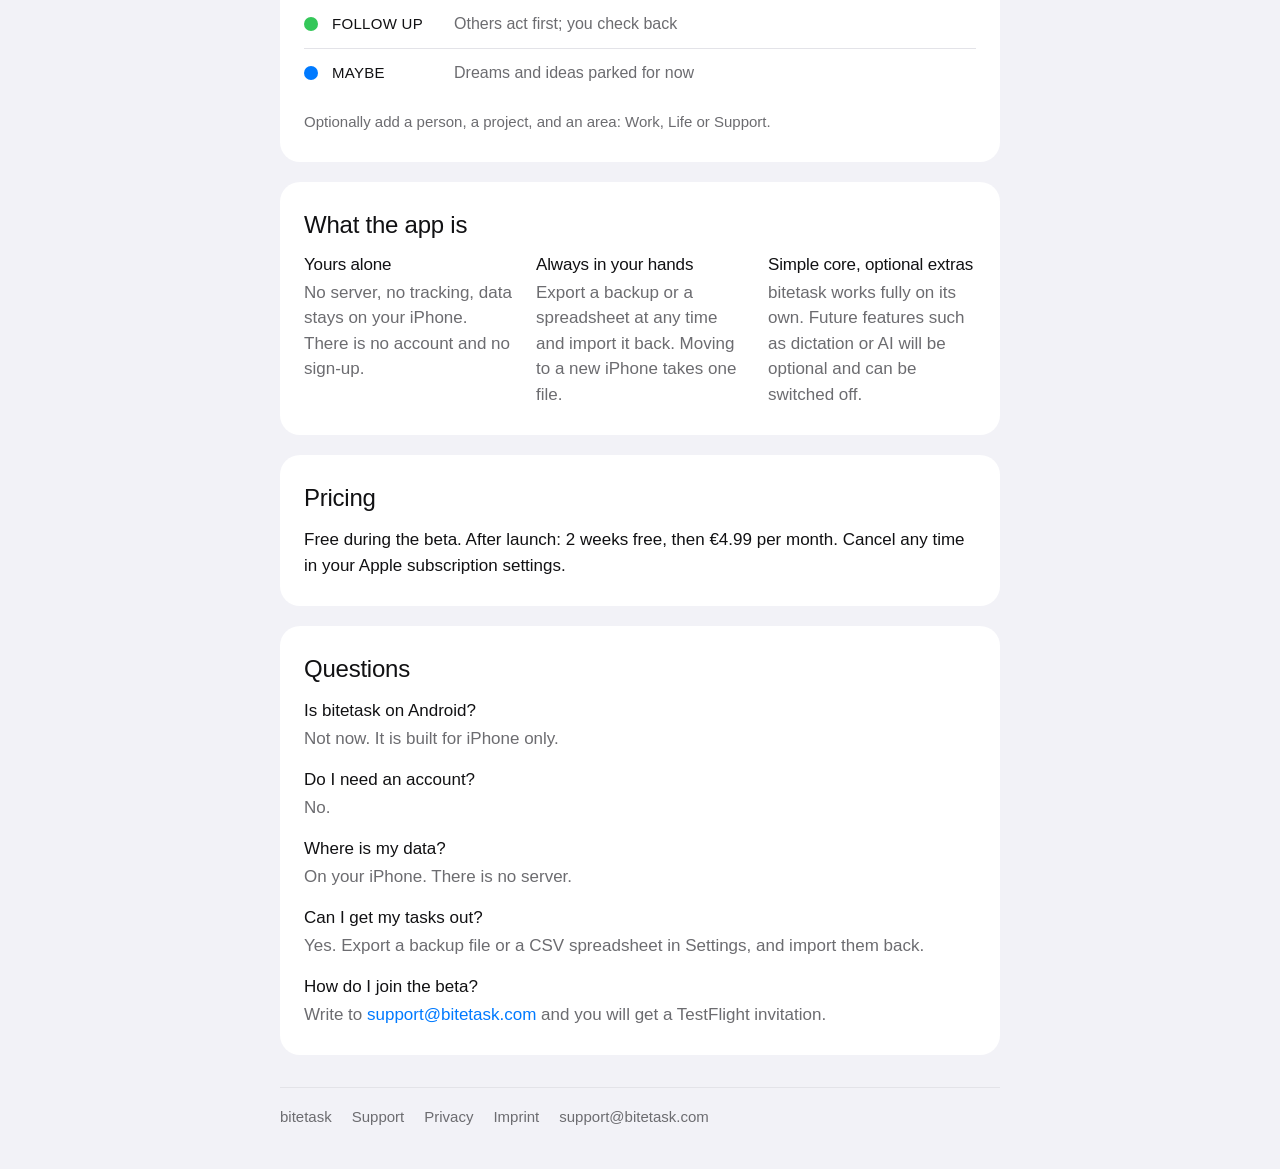
==== commit 21e41837: "Add files via upload" ====
--- a/index.html
+++ b/index.html
@@ -4,7 +4,7 @@
 <meta charset="utf-8">
 <meta name="viewport" content="width=device-width, initial-scale=1, viewport-fit=cover">
 <title>bitetask · Big tasks, small bites</title>
-<meta name="description" content="bitetask helps you free your head and move forward: capture an idea, break it into elementary actions, take them one small bite at a time. iPhone app, no server, no tracking.">
+<meta name="description" content="A tool for freeing your head and moving forward: you capture an idea, write it as an elementary action, and take one small bite at a time. iPhone app, no server, no tracking.">
 <meta name="color-scheme" content="light dark">
 <link rel="icon" href="favicon.png">
 <link rel="apple-touch-icon" href="apple-touch-icon.png">
@@ -25,8 +25,8 @@
 <section class="hero">
   <div>
     <h1>Big tasks, small bites.</h1>
-    <p class="lead">Big tasks freeze us. bitetask cuts them into small bites you can start right now.</p>
-    <p class="lead">It keeps your head free for thinking, not for remembering. Ideas become elementary actions, and your progress and next steps are tracked for you.</p>
+    <p class="lead">Big tasks freeze us. With bitetask you write them down as small bites you can start right now.</p>
+    <p class="lead">You keep your head free for thinking, not for remembering. You turn ideas into elementary actions, and your progress and next steps stay in front of you.</p>
     <a class="button" href="mailto:support@bitetask.com?subject=bitetask%20beta">Get on the beta list</a>
     <p class="note">iPhone only. Free during the beta. The beta opens soon: write to <a href="mailto:support@bitetask.com">support@bitetask.com</a> to get on the list.</p>
   </div>
@@ -46,15 +46,15 @@
 
 <section class="card">
   <h2>The idea</h2>
-  <p>Nobody launches a rocket by putting "Launch a rocket by lunch" on a to-do list. Every complex thing is made of a myriad of small, elementary actions.</p>
-  <p>bitetask gives you the environment and a few simple rules. You do the heavy lifting: you capture, you decide when, and you do one small thing after another.</p>
+  <p>Nobody launches a rocket by putting "Launch a rocket by lunch" on a to-do list. Every complex thing is made of a myriad of small, elementary actions. So why not plan it that way?</p>
+  <p>bitetask gives you the environment and a few simple rules. You still do the heavy lifting: you capture, you decide when, and you do one small thing after another. And with small bites, the heavy lifting gets a lot lighter.</p>
 </section>
 
 <section class="card">
   <h2>How bitetask helps you</h2>
   <div class="points three">
     <div><h3>Empty your head</h3><p>Capture an idea in seconds, in one field, with no decisions at the moment of capture. Sorting comes later. Your head stays free for thinking, not for remembering.</p></div>
-    <div><h3>One small bite</h3><p>Rephrase an idea as an elementary action you can do in one go. You feel what is small enough for you, and correct it when it is not. Five fixed containers match what people do with an issue: sort it, do it now, do it later, hand it over and check back, or park it.</p></div>
+    <div><h3>One small bite</h3><p>Rephrase an idea as an elementary action you can do in one go. It works best when you start with a verb. You feel what is small enough for you, and correct it when it is not. Five fixed containers match what people do with an issue: sort it, do it now, do it later, hand it over and check back, or park it.</p></div>
     <div><h3>Your pace, your record</h3><p>No streaks, no nagging, no pressure. You choose what to do and what not to do. Every task keeps its full history, so you can see how it evolved, and your progress and next steps are always at hand.</p></div>
   </div>
 </section>
@@ -72,8 +72,18 @@
 </section>
 
 <section class="card">
+  <h2>Your progress, on screen and on paper</h2>
+  <div class="points three">
+    <div><h3>Statistics by week</h3><p>See what you finished in each week, from Monday to Sunday: how many tasks you completed, how many of them belonged to projects, and their share in percent. No scores, no pressure.</p></div>
+    <div><h3>A printed list</h3><p>Make an A4 PDF of everything that is open: a summary at the top, then each container with its tasks, dates, notes and history. Print it or save it as a file.</p></div>
+    <div><h3>For meetings, and for paper people</h3><p>Take the old good printed list to a meeting, or use it when you simply review better on paper.</p></div>
+  </div>
+</section>
+
+<section class="card">
   <h2>The life of a task</h2>
-  <p>An idea lands in INBOX and is sorted into TODAY, LATER or MAYBE. It is acted on and can change along the way. It can be handed over to FOLLOW UP, come back as feedback, change again, and at some point be marked done. Nothing is overwritten; each step is added to the history of the task.</p>
+  <p>Where a task starts depends on the context. You put a raw idea into INBOX. A task that already exists, for example a delivery someone promised you on the phone for next week, you put straight into FOLLOW UP.</p>
+  <p>You sort an idea from INBOX into TODAY, LATER or MAYBE. You act on it, and it can change along the way. You can hand it over and move it to FOLLOW UP, take it back when feedback arrives, change it again, and at some point mark it done. Nothing is overwritten: each step you make is added to the history of the task.</p>
   <svg class="diagram" viewBox="0 0 360 470" role="img" aria-label="An idea goes to INBOX, is sorted into LATER, TODAY or MAYBE, can be handed over to FOLLOW UP and come back, and is finally marked done. Every step is kept in the history.">
     <defs><marker id="arr" viewBox="0 0 10 10" refX="9" refY="5" markerWidth="6" markerHeight="6" orient="auto-start-reverse"><path d="M0 0L10 5L0 10z" fill="var(--muted)"/></marker></defs>
     <rect class="box" x="115" y="12" width="130" height="40" rx="8"/><text x="180" y="37" text-anchor="middle">An idea</text>
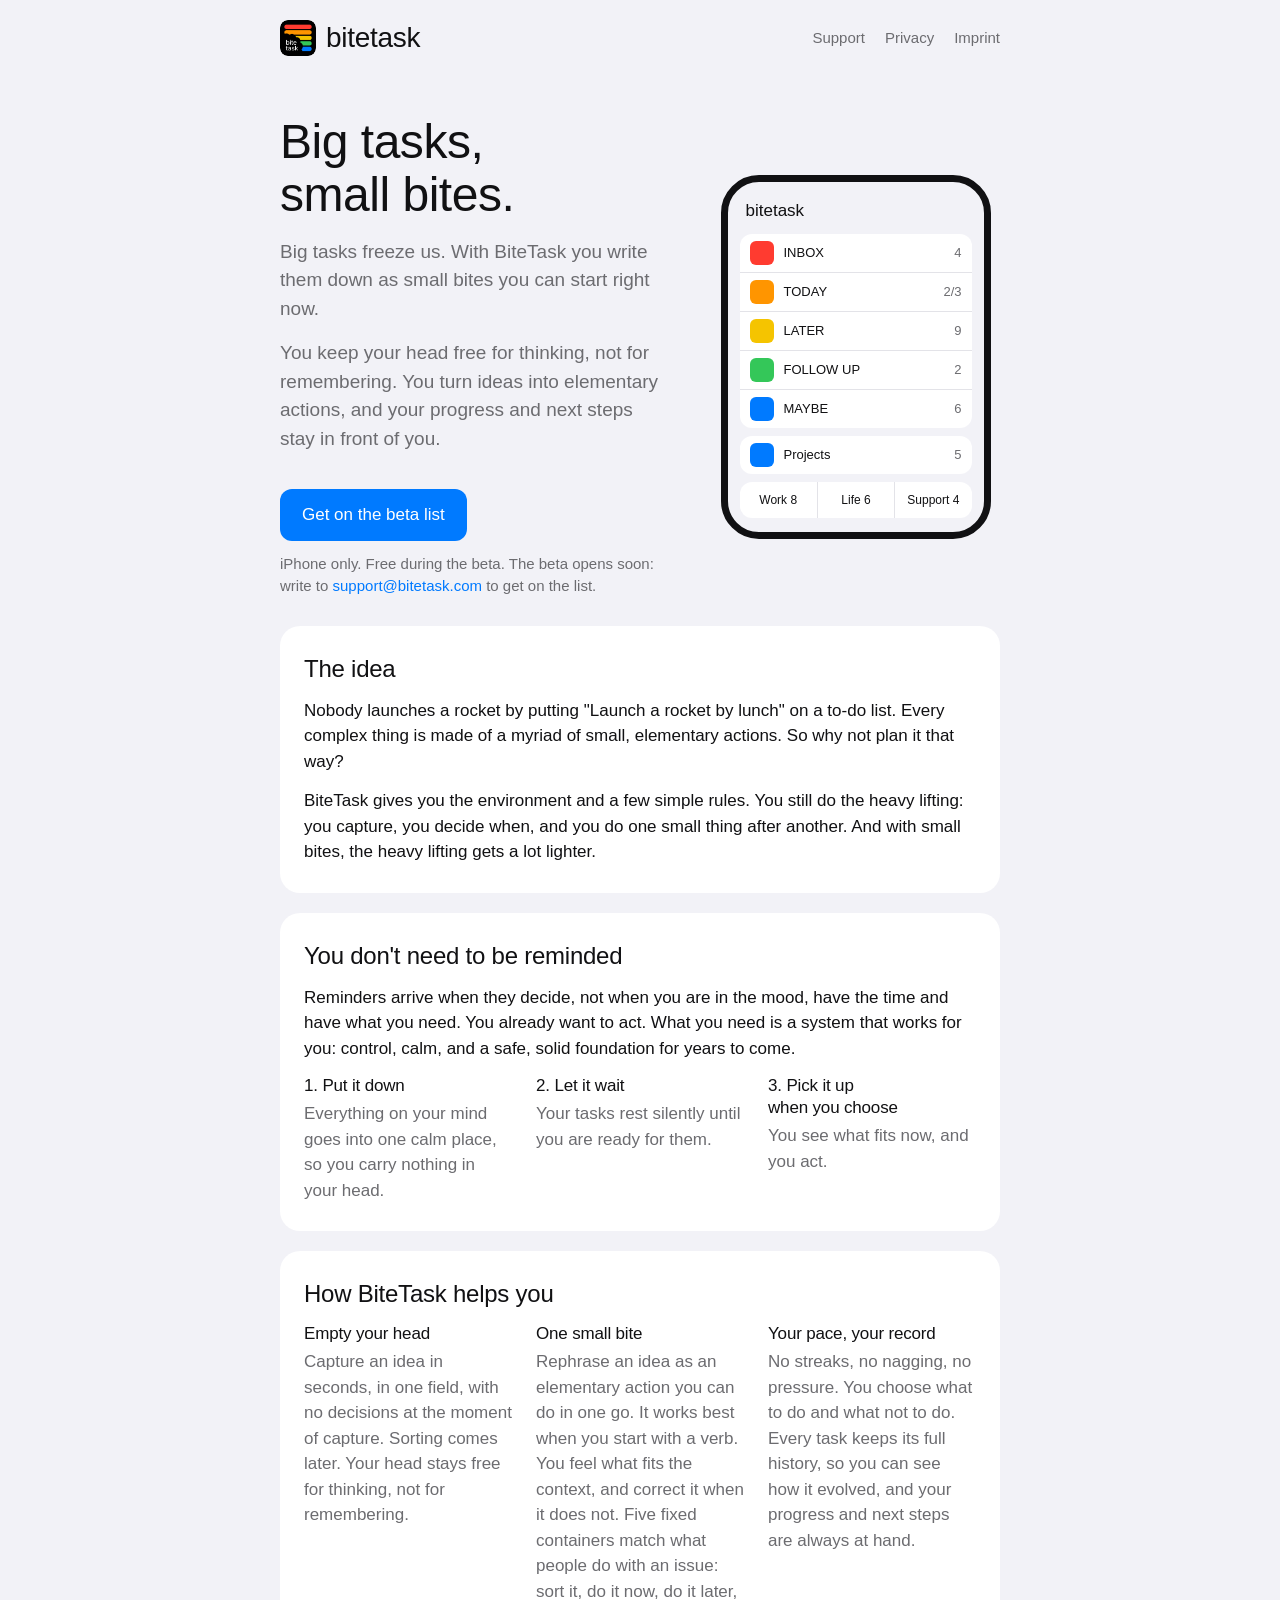
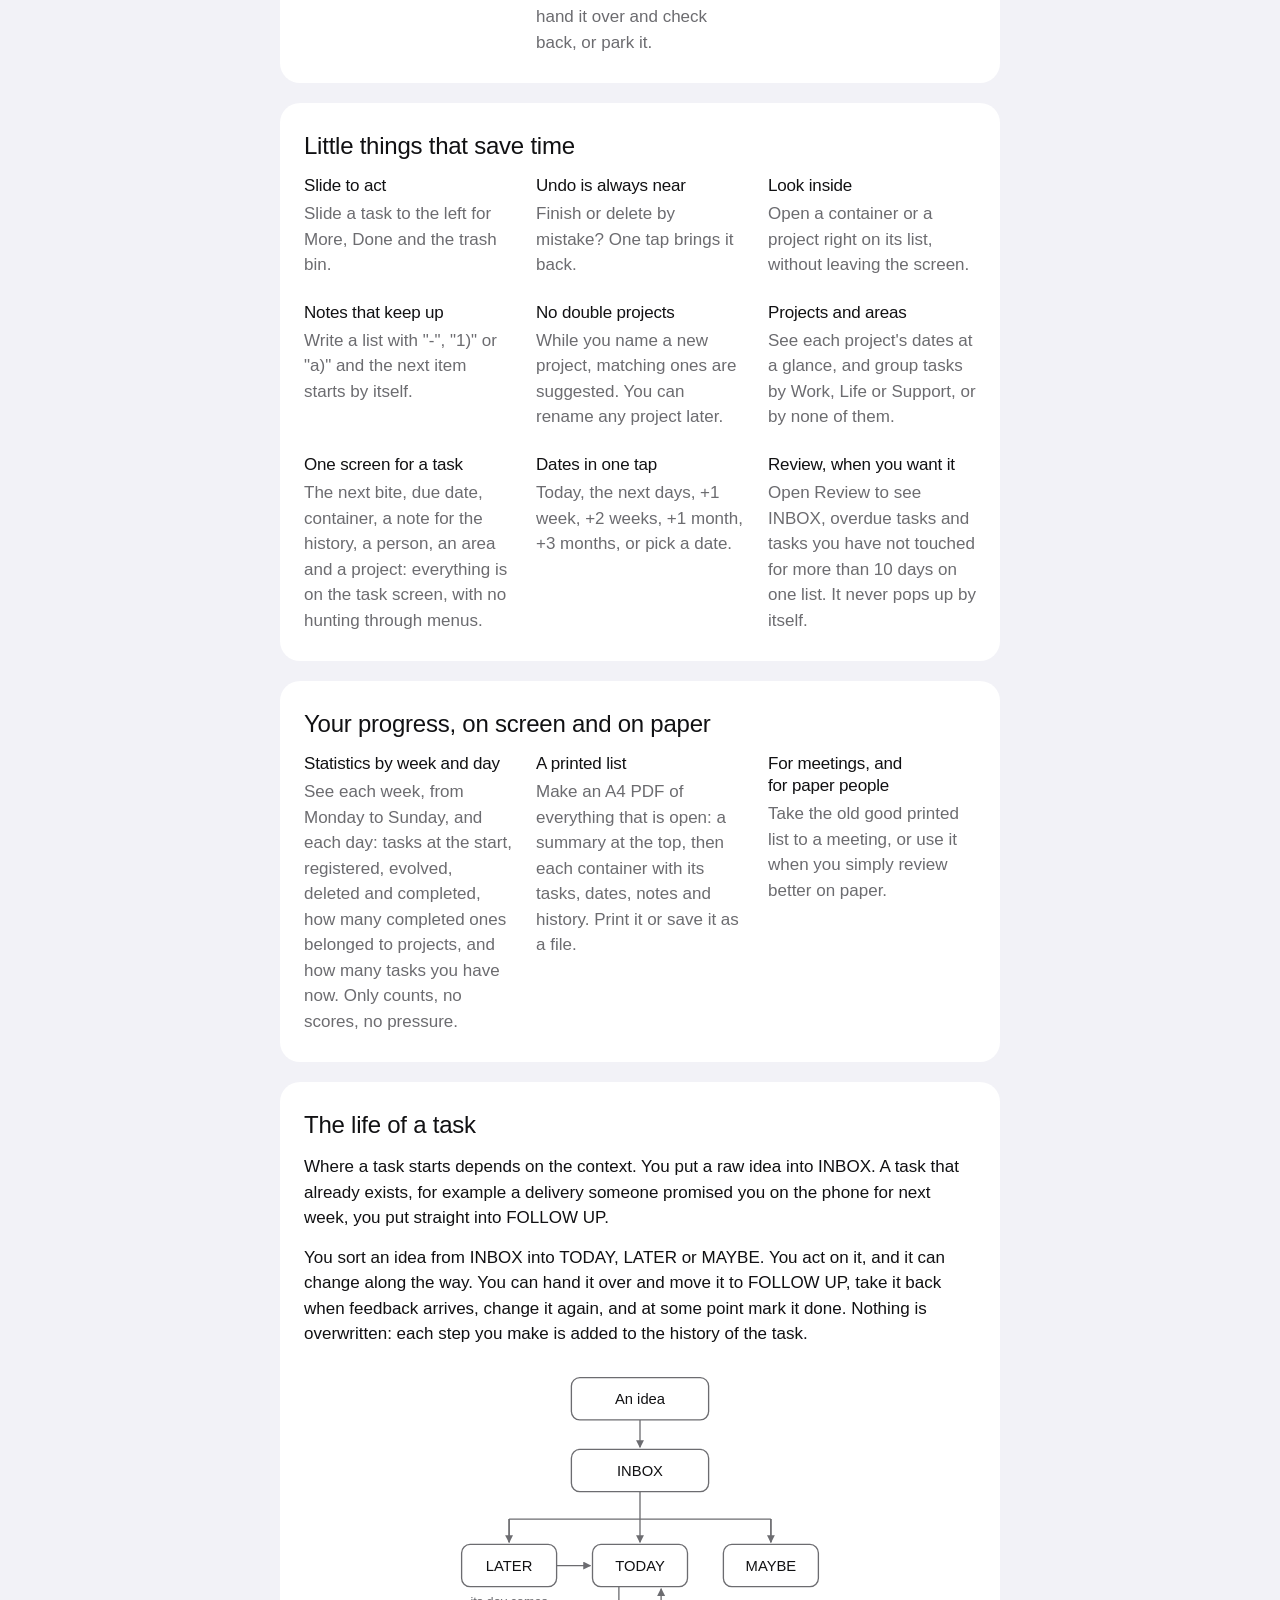
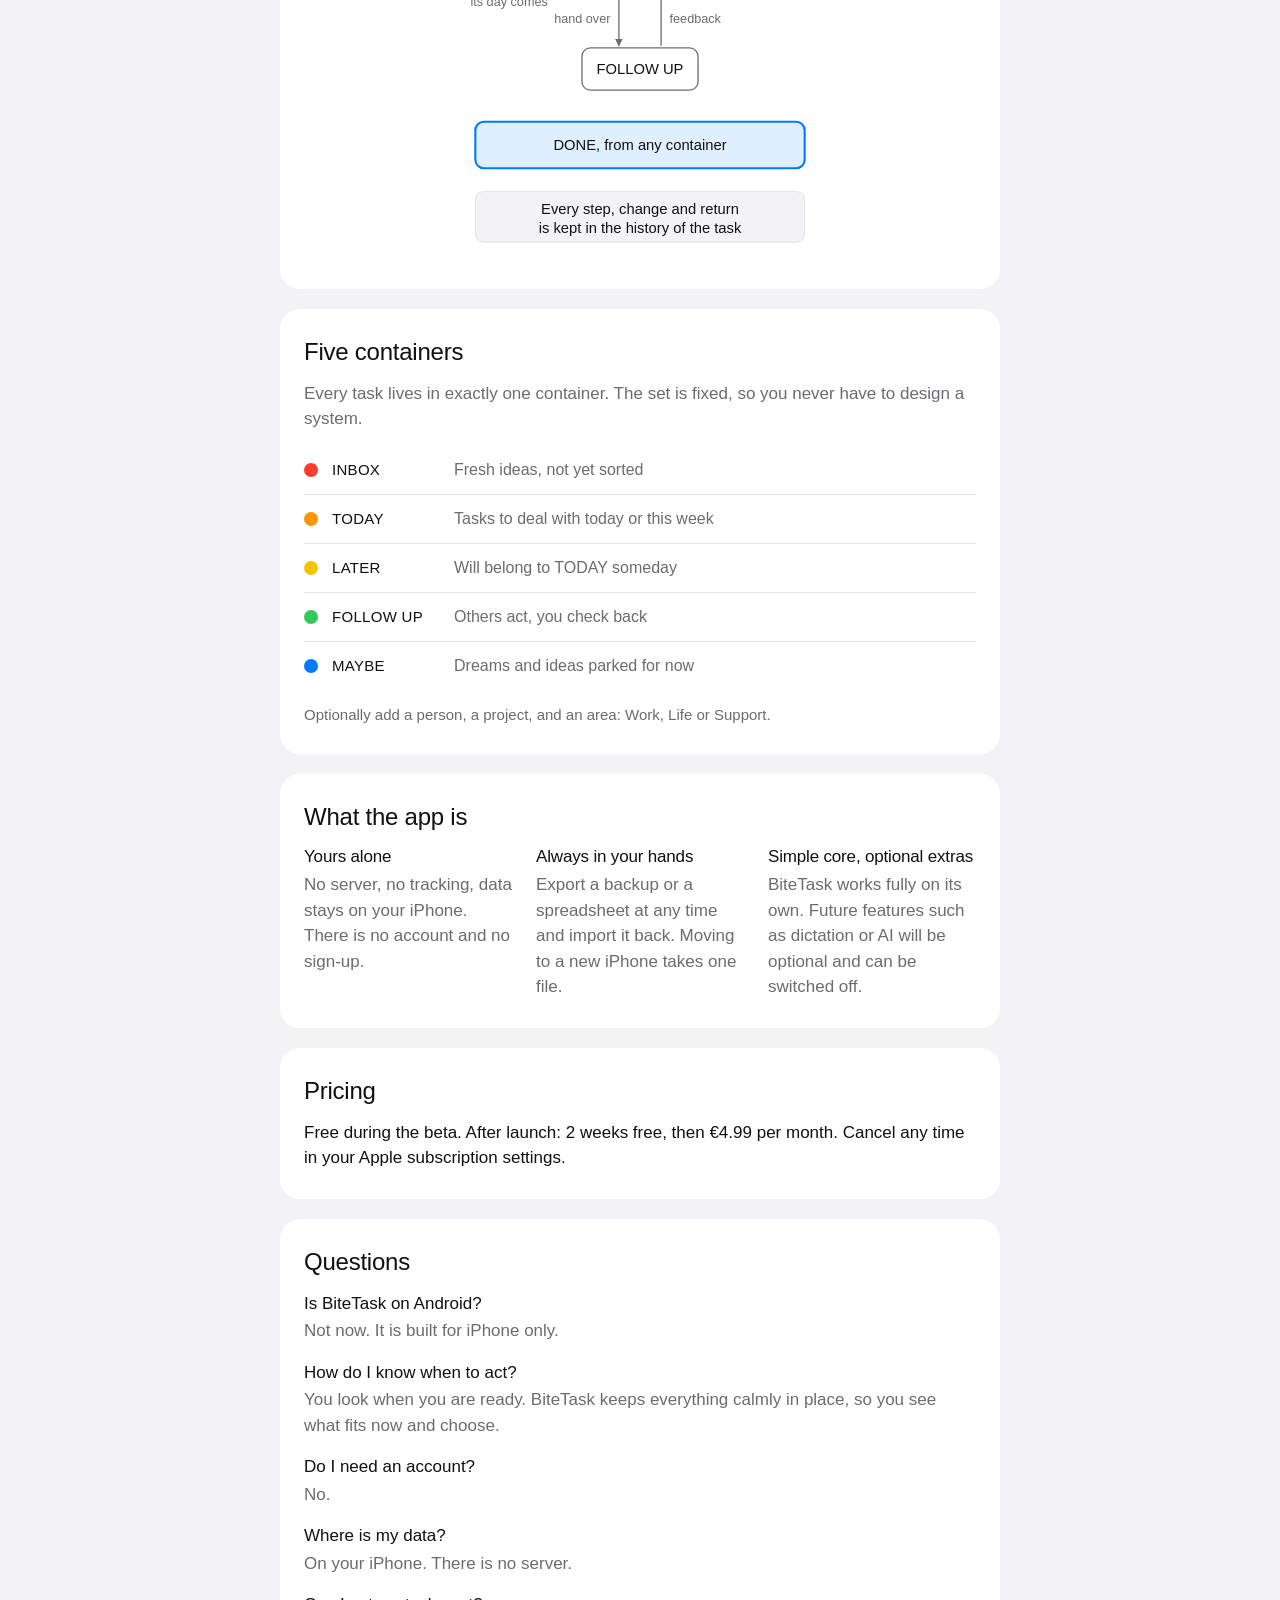
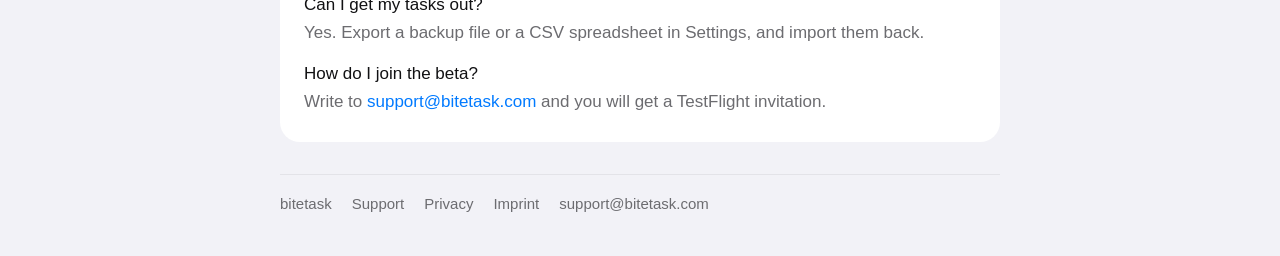
==== commit 98cd1a7e: "Add files via upload" ====
--- a/index.html
+++ b/index.html
@@ -3,7 +3,7 @@
 <head>
 <meta charset="utf-8">
 <meta name="viewport" content="width=device-width, initial-scale=1, viewport-fit=cover">
-<title>bitetask · Big tasks, small bites</title>
+<title>BiteTask · Big tasks, small bites</title>
 <meta name="description" content="A tool for freeing your head and moving forward: you capture an idea, write it as an elementary action, and take one small bite at a time. iPhone app, no server, no tracking.">
 <meta name="color-scheme" content="light dark">
 <link rel="icon" href="favicon.png">
@@ -25,12 +25,12 @@
 <section class="hero">
   <div>
     <h1>Big tasks, small bites.</h1>
-    <p class="lead">Big tasks freeze us. With bitetask you write them down as small bites you can start right now.</p>
+    <p class="lead">Big tasks freeze us. With BiteTask you write them down as small bites you can start right now.</p>
     <p class="lead">You keep your head free for thinking, not for remembering. You turn ideas into elementary actions, and your progress and next steps stay in front of you.</p>
-    <a class="button" href="mailto:support@bitetask.com?subject=bitetask%20beta">Get on the beta list</a>
+    <a class="button" href="mailto:support@bitetask.com?subject=BiteTask%20beta">Get on the beta list</a>
     <p class="note">iPhone only. Free during the beta. The beta opens soon: write to <a href="mailto:support@bitetask.com">support@bitetask.com</a> to get on the list.</p>
   </div>
-  <div class="phone" role="img" aria-label="Illustration of the bitetask home screen with five containers">
+  <div class="phone" role="img" aria-label="Illustration of the BiteTask home screen with five containers">
     <div class="bar">bitetask</div>
         <div class="block">
       <div class="row"><span class="dot" style="background:var(--c-inbox)"></span><span class="name">INBOX</span><span class="n">4</span></div>
@@ -47,14 +47,24 @@
 <section class="card">
   <h2>The idea</h2>
   <p>Nobody launches a rocket by putting "Launch a rocket by lunch" on a to-do list. Every complex thing is made of a myriad of small, elementary actions. So why not plan it that way?</p>
-  <p>bitetask gives you the environment and a few simple rules. You still do the heavy lifting: you capture, you decide when, and you do one small thing after another. And with small bites, the heavy lifting gets a lot lighter.</p>
+  <p>BiteTask gives you the environment and a few simple rules. You still do the heavy lifting: you capture, you decide when, and you do one small thing after another. And with small bites, the heavy lifting gets a lot lighter.</p>
 </section>
 
 <section class="card">
-  <h2>How bitetask helps you</h2>
+  <h2>You don't need to be reminded</h2>
+  <p>Reminders arrive when they decide, not when you are in the mood, have the time and have what you need. You already want to act. What you need is a system that works for you: control, calm, and a safe, solid foundation for years to come.</p>
+  <div class="points three">
+    <div><h3>1. Put it down</h3><p>Everything on your mind goes into one calm place, so you carry nothing in your head.</p></div>
+    <div><h3>2. Let it wait</h3><p>Your tasks rest silently until you are ready for them.</p></div>
+    <div><h3>3. Pick it up when you choose</h3><p>You see what fits now, and you act.</p></div>
+  </div>
+</section>
+
+<section class="card">
+  <h2>How BiteTask helps you</h2>
   <div class="points three">
     <div><h3>Empty your head</h3><p>Capture an idea in seconds, in one field, with no decisions at the moment of capture. Sorting comes later. Your head stays free for thinking, not for remembering.</p></div>
-    <div><h3>One small bite</h3><p>Rephrase an idea as an elementary action you can do in one go. It works best when you start with a verb. You feel what is small enough for you, and correct it when it is not. Five fixed containers match what people do with an issue: sort it, do it now, do it later, hand it over and check back, or park it.</p></div>
+    <div><h3>One small bite</h3><p>Rephrase an idea as an elementary action you can do in one go. It works best when you start with a verb. You feel what fits the context, and correct it when it does not. Five fixed containers match what people do with an issue: sort it, do it now, do it later, hand it over and check back, or park it.</p></div>
     <div><h3>Your pace, your record</h3><p>No streaks, no nagging, no pressure. You choose what to do and what not to do. Every task keeps its full history, so you can see how it evolved, and your progress and next steps are always at hand.</p></div>
   </div>
 </section>
@@ -62,19 +72,22 @@
 <section class="card">
   <h2>Little things that save time</h2>
   <div class="points three">
-    <div><h3>Slide to act</h3><p>Slide a task right to finish it, left for more options or the trash bin.</p></div>
+    <div><h3>Slide to act</h3><p>Slide a task to the left for More, Done and the trash bin.</p></div>
     <div><h3>Undo is always near</h3><p>Finish or delete by mistake? One tap brings it back.</p></div>
     <div><h3>Look inside</h3><p>Open a container or a project right on its list, without leaving the screen.</p></div>
     <div><h3>Notes that keep up</h3><p>Write a list with "-", "1)" or "a)" and the next item starts by itself.</p></div>
     <div><h3>No double projects</h3><p>While you name a new project, matching ones are suggested. You can rename any project later.</p></div>
     <div><h3>Projects and areas</h3><p>See each project's dates at a glance, and group tasks by Work, Life or Support, or by none of them.</p></div>
+    <div><h3>One screen for a task</h3><p>The next bite, due date, container, a note for the history, a person, an area and a project: everything is on the task screen, with no hunting through menus.</p></div>
+    <div><h3>Dates in one tap</h3><p>Today, the next days, +1 week, +2 weeks, +1 month, +3 months, or pick a date.</p></div>
+    <div><h3>Review, when you want it</h3><p>Open Review to see INBOX, overdue tasks and tasks you have not touched for more than 10 days on one list. It never pops up by itself.</p></div>
   </div>
 </section>
 
 <section class="card">
   <h2>Your progress, on screen and on paper</h2>
   <div class="points three">
-    <div><h3>Statistics by week</h3><p>See what you finished in each week, from Monday to Sunday: how many tasks you completed, how many of them belonged to projects, and their share in percent. No scores, no pressure.</p></div>
+    <div><h3>Statistics by week and day</h3><p>See each week, from Monday to Sunday, and each day: tasks at the start, registered, evolved, deleted and completed, how many completed ones belonged to projects, and how many tasks you have now. Only counts, no scores, no pressure.</p></div>
     <div><h3>A printed list</h3><p>Make an A4 PDF of everything that is open: a summary at the top, then each container with its tasks, dates, notes and history. Print it or save it as a file.</p></div>
     <div><h3>For meetings, and for paper people</h3><p>Take the old good printed list to a meeting, or use it when you simply review better on paper.</p></div>
   </div>
@@ -113,7 +126,7 @@
     <div class="item"><span class="dot" style="background:var(--c-inbox)"></span><span class="label">INBOX</span><span class="text">Fresh ideas, not yet sorted</span></div>
     <div class="item"><span class="dot" style="background:var(--c-today)"></span><span class="label">TODAY</span><span class="text">Tasks to deal with today or this week</span></div>
     <div class="item"><span class="dot" style="background:var(--c-later)"></span><span class="label">LATER</span><span class="text">Will belong to TODAY someday</span></div>
-    <div class="item"><span class="dot" style="background:var(--c-follow)"></span><span class="label">FOLLOW UP</span><span class="text">Others act first; you check back</span></div>
+    <div class="item"><span class="dot" style="background:var(--c-follow)"></span><span class="label">FOLLOW UP</span><span class="text">Others act, you check back</span></div>
     <div class="item"><span class="dot" style="background:var(--c-maybe)"></span><span class="label">MAYBE</span><span class="text">Dreams and ideas parked for now</span></div>
   </div>
   <p class="muted small" style="margin-top:14px">Optionally add a person, a project, and an area: Work, Life or Support.</p>
@@ -124,7 +137,7 @@
   <div class="points three">
     <div><h3>Yours alone</h3><p>No server, no tracking, data stays on your iPhone. There is no account and no sign-up.</p></div>
     <div><h3>Always in your hands</h3><p>Export a backup or a spreadsheet at any time and import it back. Moving to a new iPhone takes one file.</p></div>
-    <div><h3>Simple core, optional extras</h3><p>bitetask works fully on its own. Future features such as dictation or AI will be optional and can be switched off.</p></div>
+    <div><h3>Simple core, optional extras</h3><p>BiteTask works fully on its own. Future features such as dictation or AI will be optional and can be switched off.</p></div>
   </div>
 </section>
 
@@ -136,7 +149,8 @@
 <section class="card">
   <h2>Questions</h2>
   <dl>
-    <div><dt>Is bitetask on Android?</dt><dd>Not now. It is built for iPhone only.</dd></div>
+    <div><dt>Is BiteTask on Android?</dt><dd>Not now. It is built for iPhone only.</dd></div>
+    <div><dt>How do I know when to act?</dt><dd>You look when you are ready. BiteTask keeps everything calmly in place, so you see what fits now and choose.</dd></div>
     <div><dt>Do I need an account?</dt><dd>No.</dd></div>
     <div><dt>Where is my data?</dt><dd>On your iPhone. There is no server.</dd></div>
     <div><dt>Can I get my tasks out?</dt><dd>Yes. Export a backup file or a CSV spreadsheet in Settings, and import them back.</dd></div>
